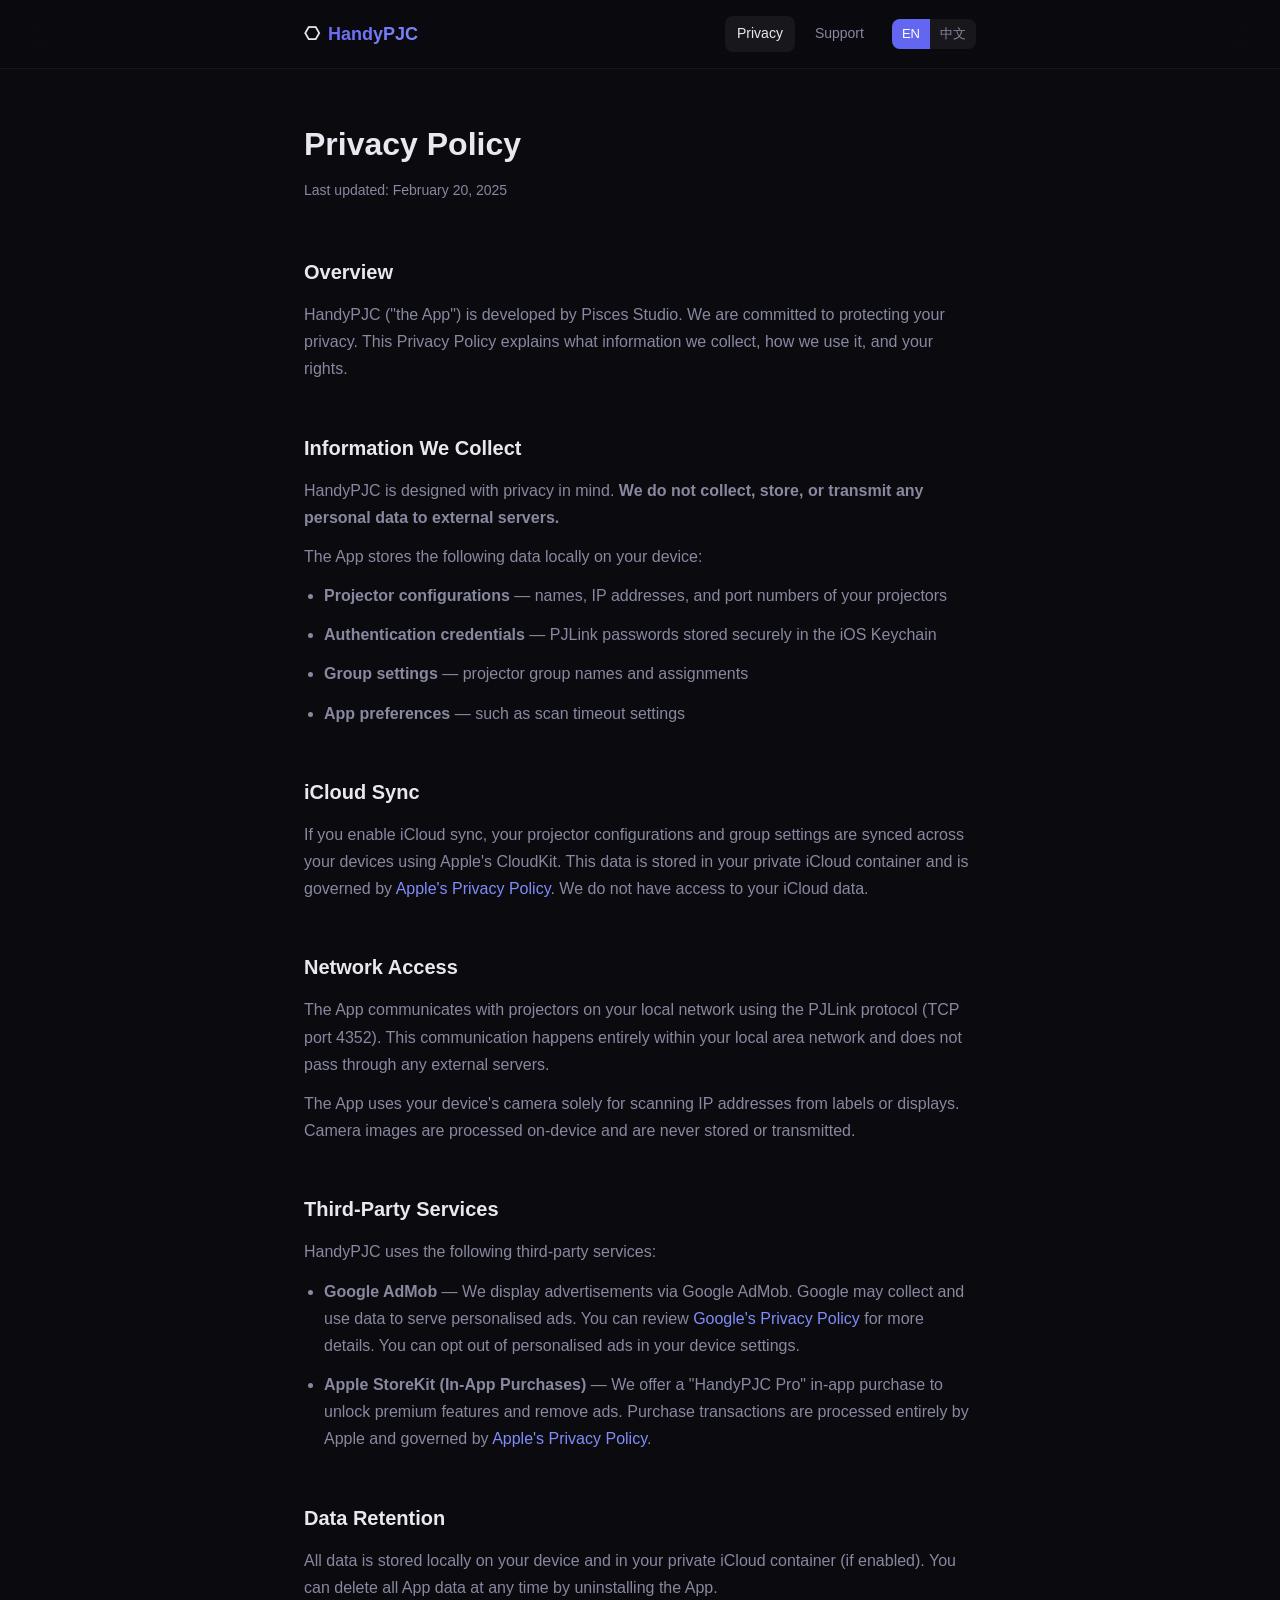
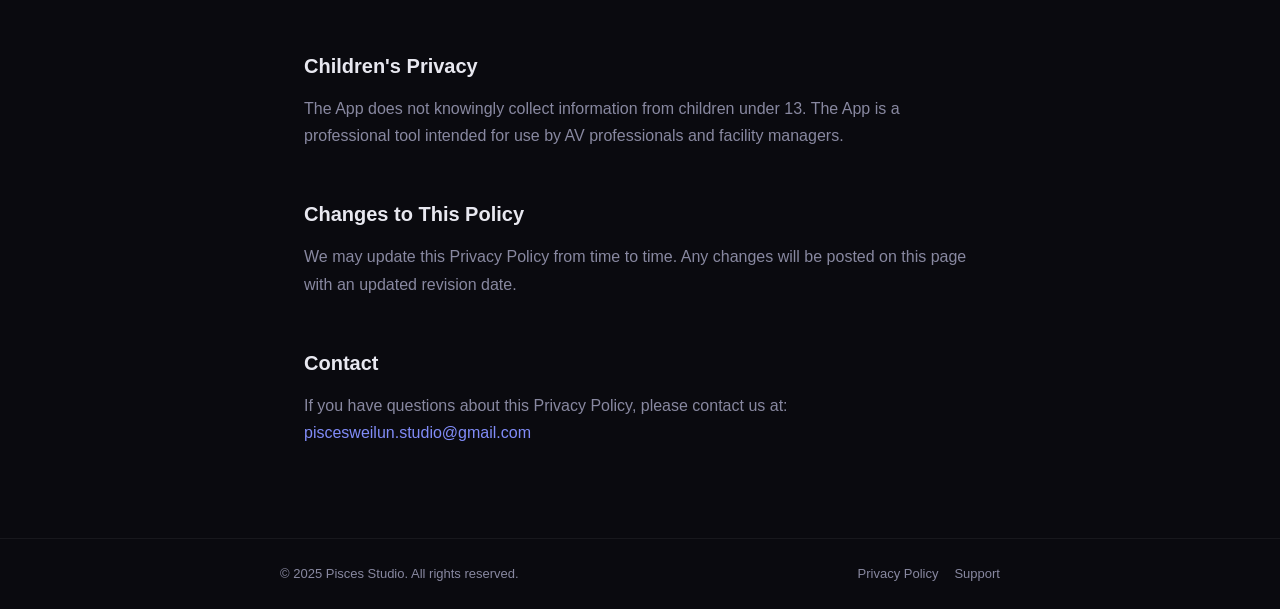
==== privacy.html @ 9011bc37 "first commit" ====
<!DOCTYPE html>
<html lang="en">
<head>
    <meta charset="UTF-8">
    <meta name="viewport" content="width=device-width, initial-scale=1.0">
    <title>Privacy Policy — HandyPJC</title>
    <meta name="description" content="HandyPJC Privacy Policy. Learn how we handle your data.">
    <link rel="stylesheet" href="style.css">
</head>
<body>

<nav class="nav">
    <div class="nav-inner">
        <a href="index.html" class="nav-logo">⎔ <span>HandyPJC</span></a>
        <div class="nav-links">
            <a href="privacy.html" class="active" id="nav-privacy">Privacy</a>
            <a href="support.html" id="nav-support">Support</a>
            <div class="lang-switch">
                <a href="#" class="active" onclick="setLang('en')">EN</a>
                <a href="#" onclick="setLang('zh')">中文</a>
            </div>
        </div>
    </div>
</nav>

<div class="content">
    <h1 id="page-title">Privacy Policy</h1>
    <p class="updated" id="page-updated">Last updated: February 20, 2025</p>

    <div id="content-en">
        <h2>Overview</h2>
        <p>HandyPJC ("the App") is developed by Pisces Studio. We are committed to protecting your privacy. This Privacy Policy explains what information we collect, how we use it, and your rights.</p>

        <h2>Information We Collect</h2>
        <p>HandyPJC is designed with privacy in mind. <strong>We do not collect, store, or transmit any personal data to external servers.</strong></p>
        <p>The App stores the following data locally on your device:</p>
        <ul>
            <li><strong>Projector configurations</strong> — names, IP addresses, and port numbers of your projectors</li>
            <li><strong>Authentication credentials</strong> — PJLink passwords stored securely in the iOS Keychain</li>
            <li><strong>Group settings</strong> — projector group names and assignments</li>
            <li><strong>App preferences</strong> — such as scan timeout settings</li>
        </ul>

        <h2>iCloud Sync</h2>
        <p>If you enable iCloud sync, your projector configurations and group settings are synced across your devices using Apple's CloudKit. This data is stored in your private iCloud container and is governed by <a href="https://www.apple.com/legal/privacy/" target="_blank">Apple's Privacy Policy</a>. We do not have access to your iCloud data.</p>

        <h2>Network Access</h2>
        <p>The App communicates with projectors on your local network using the PJLink protocol (TCP port 4352). This communication happens entirely within your local area network and does not pass through any external servers.</p>
        <p>The App uses your device's camera solely for scanning IP addresses from labels or displays. Camera images are processed on-device and are never stored or transmitted.</p>

        <h2>Third-Party Services</h2>
        <p>HandyPJC uses the following third-party services:</p>
        <ul>
            <li><strong>Google AdMob</strong> — We display advertisements via Google AdMob. Google may collect and use data to serve personalised ads. You can review <a href="https://policies.google.com/privacy" target="_blank">Google's Privacy Policy</a> for more details. You can opt out of personalised ads in your device settings.</li>
            <li><strong>Apple StoreKit (In-App Purchases)</strong> — We offer a "HandyPJC Pro" in-app purchase to unlock premium features and remove ads. Purchase transactions are processed entirely by Apple and governed by <a href="https://www.apple.com/legal/privacy/" target="_blank">Apple's Privacy Policy</a>.</li>
        </ul>

        <h2>Data Retention</h2>
        <p>All data is stored locally on your device and in your private iCloud container (if enabled). You can delete all App data at any time by uninstalling the App.</p>

        <h2>Children's Privacy</h2>
        <p>The App does not knowingly collect information from children under 13. The App is a professional tool intended for use by AV professionals and facility managers.</p>

        <h2>Changes to This Policy</h2>
        <p>We may update this Privacy Policy from time to time. Any changes will be posted on this page with an updated revision date.</p>

        <h2>Contact</h2>
        <p>If you have questions about this Privacy Policy, please contact us at:<br>
        <a href="mailto:piscesweilun.studio@gmail.com">piscesweilun.studio@gmail.com</a></p>
    </div>

    <div id="content-zh" style="display:none">
        <h2>概述</h2>
        <p>掌中投控（HandyPJC，以下稱「本應用程式」）由 Pisces Studio 開發。我們致力於保護您的隱私。本隱私權政策說明我們如何收集、使用資訊，以及您的相關權利。</p>

        <h2>我們收集的資訊</h2>
        <p>掌中投控在設計上注重隱私保護。<strong>我們不會收集、儲存或傳輸任何個人資料至外部伺服器。</strong></p>
        <p>本應用程式僅在您的裝置本機儲存以下資料：</p>
        <ul>
            <li><strong>投影機設定</strong> — 投影機的名稱、IP 位址及連接埠號</li>
            <li><strong>認證資訊</strong> — PJLink 密碼安全儲存於 iOS 鑰匙圈（Keychain）</li>
            <li><strong>群組設定</strong> — 投影機群組的名稱及分配</li>
            <li><strong>應用程式偏好設定</strong> — 例如掃描逾時等設定</li>
        </ul>

        <h2>iCloud 同步</h2>
        <p>若您啟用 iCloud 同步功能，投影機設定與群組設定將透過 Apple 的 CloudKit 在您的裝置間同步。這些資料儲存在您的私人 iCloud 容器中，受 <a href="https://www.apple.com/tw/legal/privacy/" target="_blank">Apple 隱私權政策</a>的規範。我們無法存取您的 iCloud 資料。</p>

        <h2>網路存取</h2>
        <p>本應用程式透過 PJLink 協定（TCP 連接埠 4352）與您區域網路中的投影機通訊。所有通訊均在您的區域網路內進行，不會經過任何外部伺服器。</p>
        <p>本應用程式使用您裝置的相機僅用於掃描標籤或螢幕上的 IP 位址。相機影像在裝置上處理，不會被儲存或傳輸。</p>

        <h2>第三方服務</h2>
        <p>掌中投控使用以下第三方服務：</p>
        <ul>
            <li><strong>Google AdMob</strong> — 我們透過 Google AdMob 顯示廣告。Google 可能會收集和使用資料以提供個人化廣告。詳情請參閱 <a href="https://policies.google.com/privacy" target="_blank">Google 隱私權政策</a>。您可以在裝置設定中關閉個人化廣告。</li>
            <li><strong>Apple StoreKit（應用程式內購買）</strong> — 我們提供「掌中投控 Pro」應用程式內購買以解鎖進階功能並移除廣告。購買交易完全由 Apple 處理，受 <a href="https://www.apple.com/tw/legal/privacy/" target="_blank">Apple 隱私權政策</a>規範。</li>
        </ul>

        <h2>資料保留</h2>
        <p>所有資料均儲存在您的裝置本機及您的私人 iCloud 容器中（若已啟用）。您可以隨時透過解除安裝應用程式來刪除所有應用程式資料。</p>

        <h2>兒童隱私</h2>
        <p>本應用程式不會故意收集 13 歲以下兒童的資訊。本應用程式是專為視聽專業人員及設施管理人員設計的專業工具。</p>

        <h2>政策變更</h2>
        <p>我們可能會不時更新本隱私權政策。任何變更將在本頁面公布，並更新修訂日期。</p>

        <h2>聯絡我們</h2>
        <p>若您對本隱私權政策有任何疑問，請透過以下方式聯絡我們：<br>
        <a href="mailto:piscesweilun.studio@gmail.com">piscesweilun.studio@gmail.com</a></p>
    </div>
</div>

<footer class="footer">
    <div class="footer-inner">
        <span>© 2025 Pisces Studio. All rights reserved.</span>
        <div class="footer-links">
            <a href="privacy.html" id="footer-privacy">Privacy Policy</a>
            <a href="support.html" id="footer-support">Support</a>
        </div>
    </div>
</footer>

<script>
const i18n = {
    en: {
        'nav-privacy': 'Privacy', 'nav-support': 'Support',
        'page-title': 'Privacy Policy', 'page-updated': 'Last updated: February 20, 2025',
        'footer-privacy': 'Privacy Policy', 'footer-support': 'Support'
    },
    zh: {
        'nav-privacy': '隱私權', 'nav-support': '支援',
        'page-title': '隱私權政策', 'page-updated': '最後更新：2025 年 2 月 20 日',
        'footer-privacy': '隱私權政策', 'footer-support': '支援'
    }
};

function setLang(lang) {
    const data = i18n[lang];
    for (const [id, text] of Object.entries(data)) {
        const el = document.getElementById(id);
        if (el) el.textContent = text;
    }
    document.getElementById('content-en').style.display = lang === 'en' ? 'block' : 'none';
    document.getElementById('content-zh').style.display = lang === 'zh' ? 'block' : 'none';
    document.querySelectorAll('.lang-switch a').forEach(a => a.classList.remove('active'));
    document.querySelector(`.lang-switch a[onclick="setLang('${lang}')"]`).classList.add('active');
    document.documentElement.lang = lang === 'zh' ? 'zh-Hant' : 'en';
    localStorage.setItem('lang', lang);
}

(function() {
    const saved = localStorage.getItem('lang');
    if (saved) { setLang(saved); return; }
    const browserLang = navigator.language || navigator.userLanguage;
    if (browserLang && browserLang.startsWith('zh')) setLang('zh');
})();
</script>
</body>
</html>
---- style.css ----
:root {
  --bg: #0a0a0f;
  --bg-card: #14141f;
  --bg-card-hover: #1a1a2a;
  --text: #e8e8f0;
  --text-secondary: #8888a0;
  --accent: #6366f1;
  --accent-light: #818cf8;
  --border: rgba(255,255,255,0.06);
  --radius: 16px;
  --max-w: 720px;
}

* { margin: 0; padding: 0; box-sizing: border-box; }

body {
  font-family: -apple-system, BlinkMacSystemFont, 'SF Pro Text', 'Helvetica Neue', sans-serif;
  background: var(--bg);
  color: var(--text);
  line-height: 1.7;
  -webkit-font-smoothing: antialiased;
}

/* Navigation */
.nav {
  position: sticky;
  top: 0;
  z-index: 100;
  backdrop-filter: blur(20px);
  -webkit-backdrop-filter: blur(20px);
  background: rgba(10,10,15,0.8);
  border-bottom: 1px solid var(--border);
}

.nav-inner {
  max-width: var(--max-w);
  margin: 0 auto;
  padding: 16px 24px;
  display: flex;
  justify-content: space-between;
  align-items: center;
}

.nav-logo {
  font-size: 18px;
  font-weight: 700;
  color: var(--text);
  text-decoration: none;
  display: flex;
  align-items: center;
  gap: 8px;
}

.nav-logo span {
  background: linear-gradient(135deg, var(--accent), var(--accent-light));
  -webkit-background-clip: text;
  -webkit-text-fill-color: transparent;
}

.nav-links {
  display: flex;
  gap: 8px;
  align-items: center;
}

.nav-links a {
  color: var(--text-secondary);
  text-decoration: none;
  font-size: 14px;
  padding: 6px 12px;
  border-radius: 8px;
  transition: all 0.2s;
}

.nav-links a:hover, .nav-links a.active {
  color: var(--text);
  background: rgba(255,255,255,0.06);
}

.lang-switch {
  display: inline-flex;
  background: rgba(255,255,255,0.06);
  border-radius: 8px;
  overflow: hidden;
  margin-left: 8px;
}

.lang-switch a {
  padding: 4px 10px !important;
  font-size: 13px !important;
  border-radius: 0 !important;
  margin: 0;
}

.lang-switch a.active {
  background: var(--accent) !important;
  color: white !important;
}

/* Hero */
.hero {
  text-align: center;
  padding: 80px 24px 60px;
  max-width: var(--max-w);
  margin: 0 auto;
}

.hero-icon {
  width: 80px;
  height: 80px;
  border-radius: 20px;
  background: linear-gradient(135deg, var(--accent), #a855f7);
  display: flex;
  align-items: center;
  justify-content: center;
  margin: 0 auto 24px;
  font-size: 36px;
}

.hero h1 {
  font-size: 40px;
  font-weight: 800;
  letter-spacing: -0.02em;
  margin-bottom: 12px;
  background: linear-gradient(135deg, var(--text), var(--accent-light));
  -webkit-background-clip: text;
  -webkit-text-fill-color: transparent;
}

.hero p {
  font-size: 18px;
  color: var(--text-secondary);
  max-width: 480px;
  margin: 0 auto;
}

.badge-row {
  display: flex;
  gap: 12px;
  justify-content: center;
  margin-top: 32px;
}

.badge {
  display: inline-flex;
  align-items: center;
  gap: 6px;
  padding: 8px 16px;
  background: var(--bg-card);
  border: 1px solid var(--border);
  border-radius: 24px;
  font-size: 13px;
  color: var(--text-secondary);
}

.badge svg {
  width: 16px;
  height: 16px;
}

/* Features */
.features {
  max-width: var(--max-w);
  margin: 0 auto;
  padding: 0 24px 60px;
  display: grid;
  grid-template-columns: 1fr 1fr;
  gap: 16px;
}

.feature-card {
  padding: 24px;
  background: var(--bg-card);
  border: 1px solid var(--border);
  border-radius: var(--radius);
  transition: background 0.2s;
}

.feature-card:hover {
  background: var(--bg-card-hover);
}

.feature-card .icon {
  font-size: 28px;
  margin-bottom: 12px;
}

.feature-card h3 {
  font-size: 16px;
  font-weight: 600;
  margin-bottom: 6px;
}

.feature-card p {
  font-size: 14px;
  color: var(--text-secondary);
}

/* Content Pages */
.content {
  max-width: var(--max-w);
  margin: 0 auto;
  padding: 48px 24px 80px;
}

.content h1 {
  font-size: 32px;
  font-weight: 800;
  margin-bottom: 8px;
}

.content .updated {
  color: var(--text-secondary);
  font-size: 14px;
  margin-bottom: 40px;
}

.content h2 {
  font-size: 20px;
  font-weight: 700;
  margin: 36px 0 12px;
  padding-top: 12px;
}

.content p, .content li {
  color: var(--text-secondary);
  margin-bottom: 12px;
}

.content ul {
  padding-left: 20px;
  margin-bottom: 16px;
}

.content a {
  color: var(--accent-light);
  text-decoration: none;
}

.content a:hover {
  text-decoration: underline;
}

/* Support Page */
.support-grid {
  display: grid;
  grid-template-columns: 1fr 1fr;
  gap: 16px;
  margin: 32px 0;
}

.support-card {
  padding: 28px 24px;
  background: var(--bg-card);
  border: 1px solid var(--border);
  border-radius: var(--radius);
  text-align: center;
  transition: all 0.2s;
}

.support-card:hover {
  background: var(--bg-card-hover);
  border-color: rgba(99,102,241,0.3);
}

.support-card .icon {
  font-size: 32px;
  margin-bottom: 12px;
}

.support-card h3 {
  font-size: 16px;
  font-weight: 600;
  margin-bottom: 6px;
}

.support-card p {
  font-size: 14px;
  color: var(--text-secondary);
}

.support-card a {
  color: var(--accent-light);
  text-decoration: none;
  font-size: 14px;
}

.faq-item {
  padding: 24px;
  background: var(--bg-card);
  border: 1px solid var(--border);
  border-radius: var(--radius);
  margin-bottom: 12px;
}

.faq-item h3 {
  font-size: 16px;
  font-weight: 600;
  margin-bottom: 8px;
}

.faq-item p {
  font-size: 14px;
  color: var(--text-secondary);
  margin: 0;
}

/* Footer */
.footer {
  border-top: 1px solid var(--border);
  padding: 24px;
  text-align: center;
}

.footer-inner {
  max-width: var(--max-w);
  margin: 0 auto;
  display: flex;
  justify-content: space-between;
  align-items: center;
  font-size: 13px;
  color: var(--text-secondary);
}

.footer-links {
  display: flex;
  gap: 16px;
}

.footer-links a {
  color: var(--text-secondary);
  text-decoration: none;
}

.footer-links a:hover {
  color: var(--text);
}

/* Responsive */
@media (max-width: 600px) {
  .hero h1 { font-size: 28px; }
  .features { grid-template-columns: 1fr; }
  .support-grid { grid-template-columns: 1fr; }
  .footer-inner { flex-direction: column; gap: 12px; }
  .nav-links a:not(.lang-switch a) { display: none; }
}
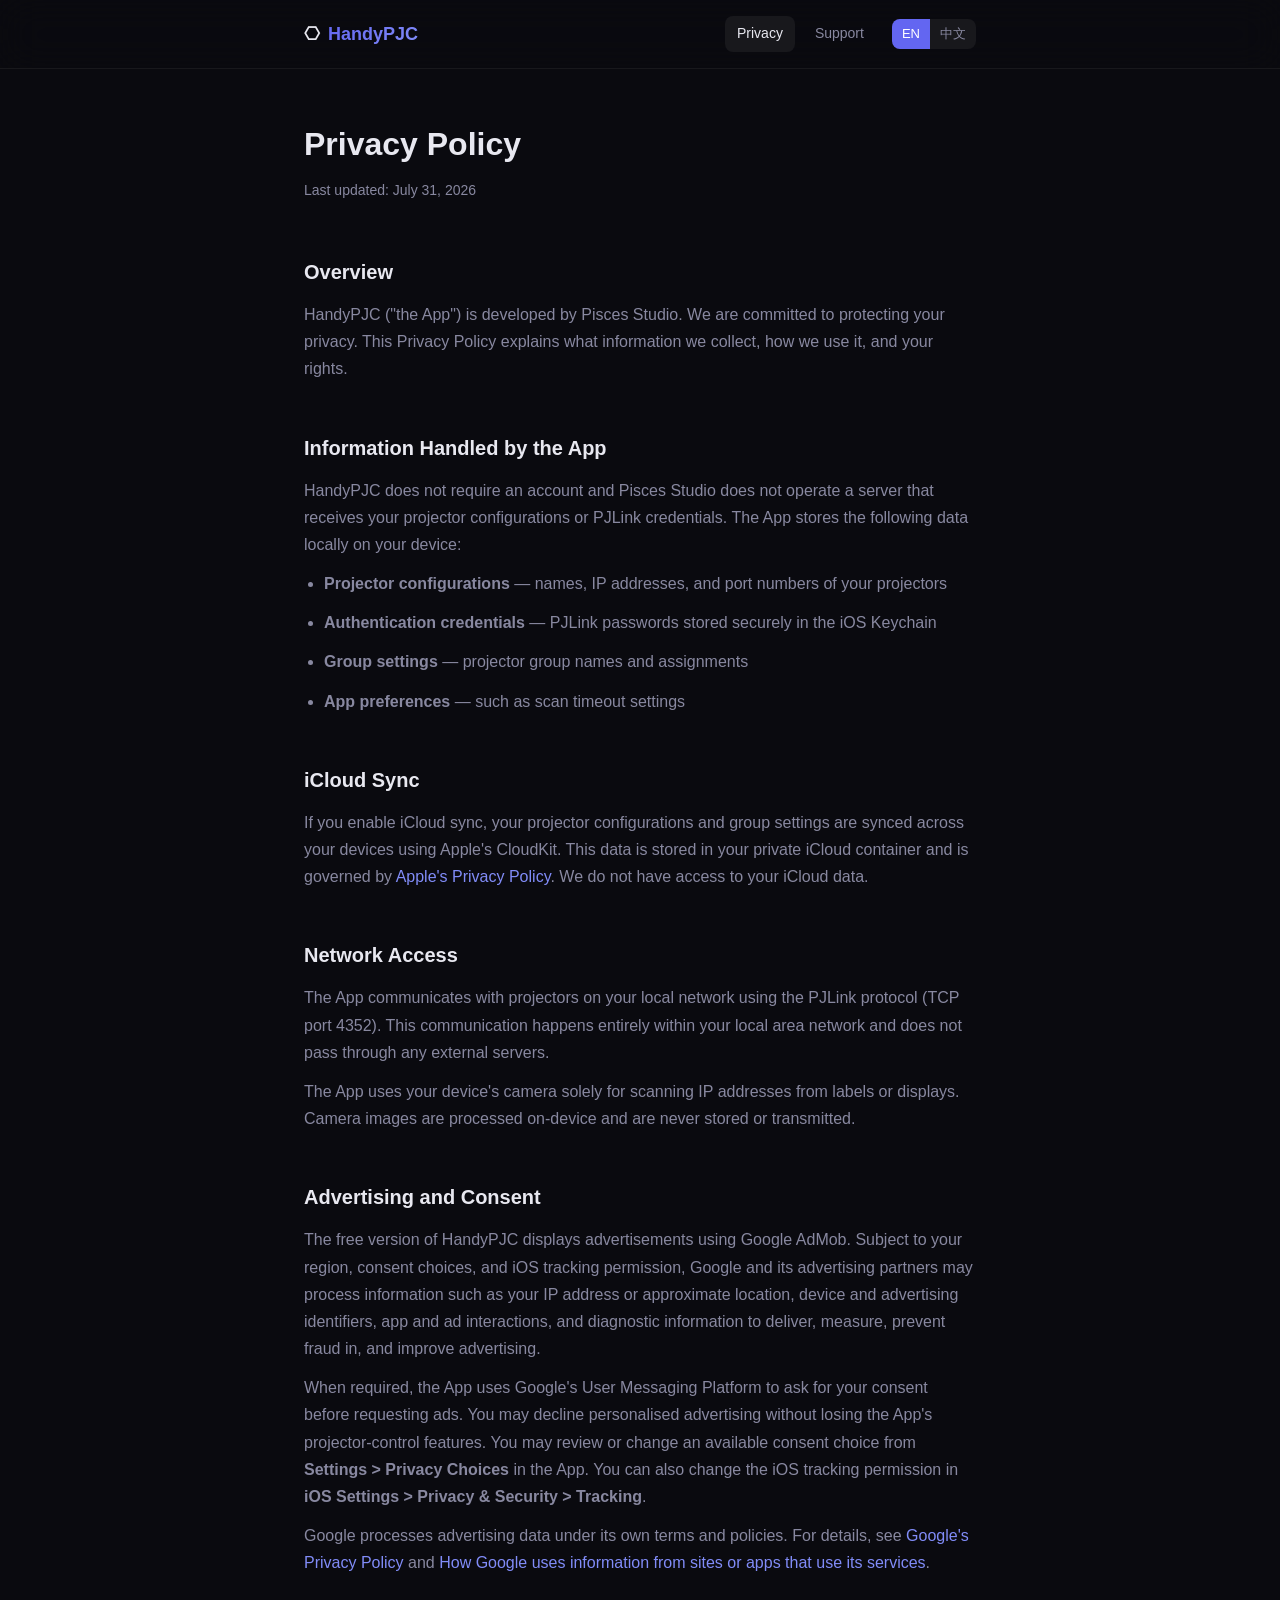
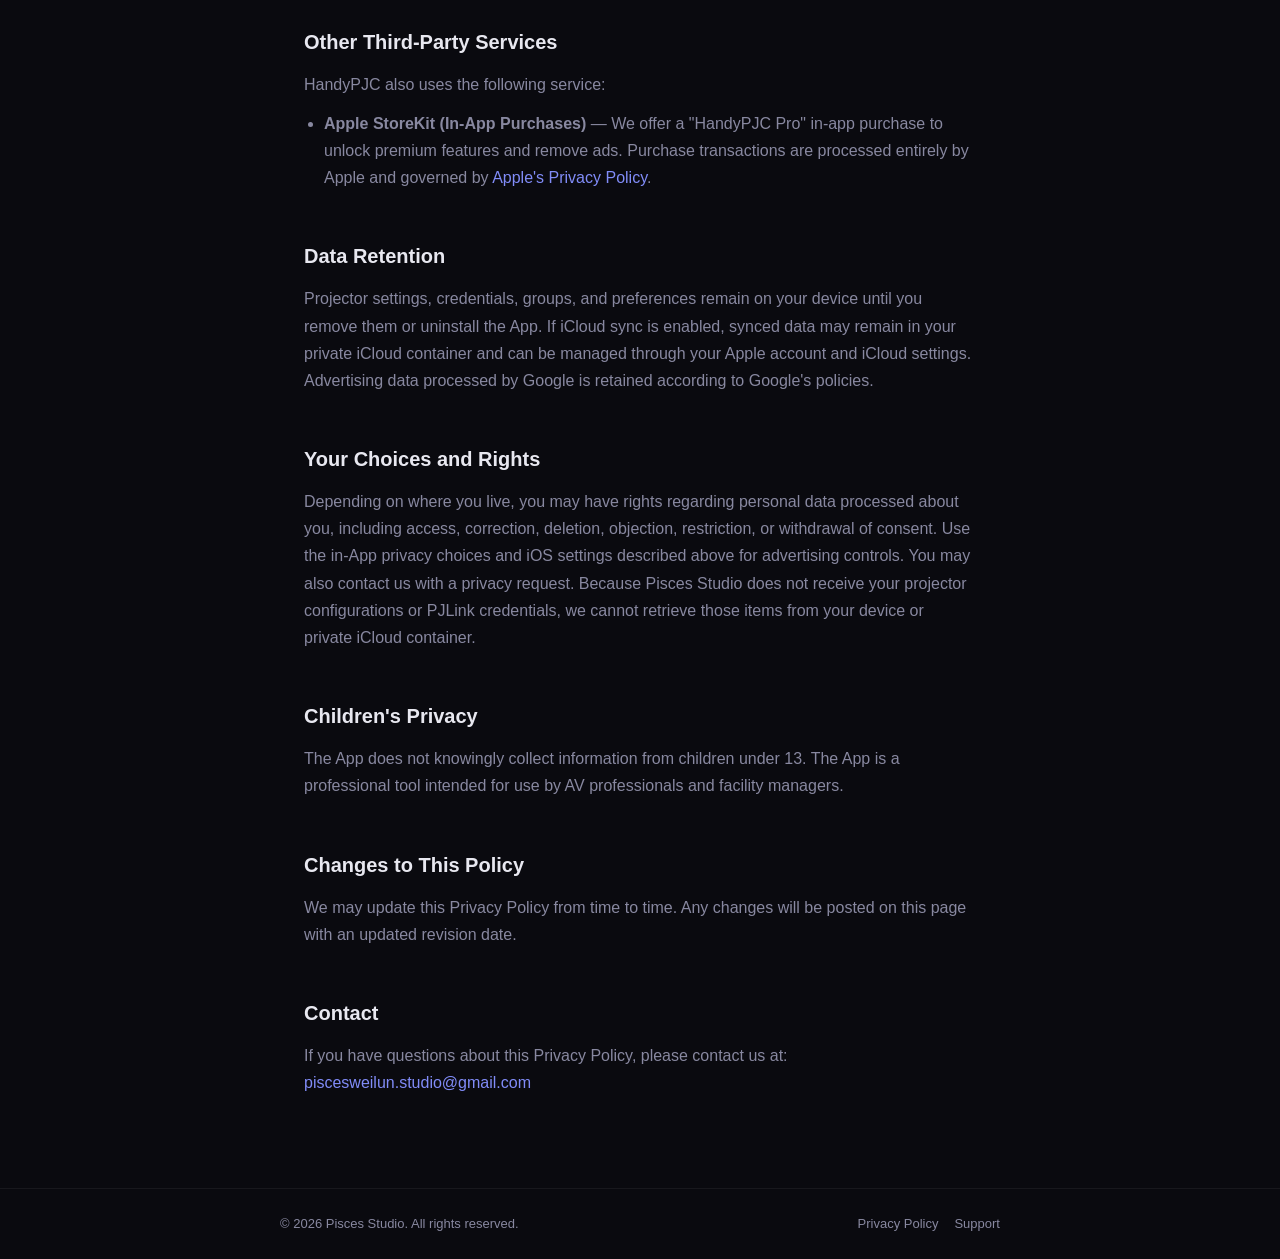
==== commit 7ef8bcb9: "docs(privacy): disclose advertising data" ====
--- a/privacy.html
+++ b/privacy.html
@@ -25,15 +25,14 @@
 
 <div class="content">
     <h1 id="page-title">Privacy Policy</h1>
-    <p class="updated" id="page-updated">Last updated: February 20, 2025</p>
+    <p class="updated" id="page-updated">Last updated: July 31, 2026</p>
 
     <div id="content-en">
         <h2>Overview</h2>
         <p>HandyPJC ("the App") is developed by Pisces Studio. We are committed to protecting your privacy. This Privacy Policy explains what information we collect, how we use it, and your rights.</p>
 
-        <h2>Information We Collect</h2>
-        <p>HandyPJC is designed with privacy in mind. <strong>We do not collect, store, or transmit any personal data to external servers.</strong></p>
-        <p>The App stores the following data locally on your device:</p>
+        <h2>Information Handled by the App</h2>
+        <p>HandyPJC does not require an account and Pisces Studio does not operate a server that receives your projector configurations or PJLink credentials. The App stores the following data locally on your device:</p>
         <ul>
             <li><strong>Projector configurations</strong> — names, IP addresses, and port numbers of your projectors</li>
             <li><strong>Authentication credentials</strong> — PJLink passwords stored securely in the iOS Keychain</li>
@@ -48,15 +47,22 @@
         <p>The App communicates with projectors on your local network using the PJLink protocol (TCP port 4352). This communication happens entirely within your local area network and does not pass through any external servers.</p>
         <p>The App uses your device's camera solely for scanning IP addresses from labels or displays. Camera images are processed on-device and are never stored or transmitted.</p>
 
-        <h2>Third-Party Services</h2>
-        <p>HandyPJC uses the following third-party services:</p>
+        <h2>Advertising and Consent</h2>
+        <p>The free version of HandyPJC displays advertisements using Google AdMob. Subject to your region, consent choices, and iOS tracking permission, Google and its advertising partners may process information such as your IP address or approximate location, device and advertising identifiers, app and ad interactions, and diagnostic information to deliver, measure, prevent fraud in, and improve advertising.</p>
+        <p>When required, the App uses Google's User Messaging Platform to ask for your consent before requesting ads. You may decline personalised advertising without losing the App's projector-control features. You may review or change an available consent choice from <strong>Settings &gt; Privacy Choices</strong> in the App. You can also change the iOS tracking permission in <strong>iOS Settings &gt; Privacy &amp; Security &gt; Tracking</strong>.</p>
+        <p>Google processes advertising data under its own terms and policies. For details, see <a href="https://policies.google.com/privacy" target="_blank" rel="noopener noreferrer">Google's Privacy Policy</a> and <a href="https://policies.google.com/technologies/partner-sites" target="_blank" rel="noopener noreferrer">How Google uses information from sites or apps that use its services</a>.</p>
+
+        <h2>Other Third-Party Services</h2>
+        <p>HandyPJC also uses the following service:</p>
         <ul>
-            <li><strong>Google AdMob</strong> — We display advertisements via Google AdMob. Google may collect and use data to serve personalised ads. You can review <a href="https://policies.google.com/privacy" target="_blank">Google's Privacy Policy</a> for more details. You can opt out of personalised ads in your device settings.</li>
             <li><strong>Apple StoreKit (In-App Purchases)</strong> — We offer a "HandyPJC Pro" in-app purchase to unlock premium features and remove ads. Purchase transactions are processed entirely by Apple and governed by <a href="https://www.apple.com/legal/privacy/" target="_blank">Apple's Privacy Policy</a>.</li>
         </ul>
 
         <h2>Data Retention</h2>
-        <p>All data is stored locally on your device and in your private iCloud container (if enabled). You can delete all App data at any time by uninstalling the App.</p>
+        <p>Projector settings, credentials, groups, and preferences remain on your device until you remove them or uninstall the App. If iCloud sync is enabled, synced data may remain in your private iCloud container and can be managed through your Apple account and iCloud settings. Advertising data processed by Google is retained according to Google's policies.</p>
+
+        <h2>Your Choices and Rights</h2>
+        <p>Depending on where you live, you may have rights regarding personal data processed about you, including access, correction, deletion, objection, restriction, or withdrawal of consent. Use the in-App privacy choices and iOS settings described above for advertising controls. You may also contact us with a privacy request. Because Pisces Studio does not receive your projector configurations or PJLink credentials, we cannot retrieve those items from your device or private iCloud container.</p>
 
         <h2>Children's Privacy</h2>
         <p>The App does not knowingly collect information from children under 13. The App is a professional tool intended for use by AV professionals and facility managers.</p>
@@ -74,8 +80,7 @@
         <p>掌中投控（HandyPJC，以下稱「本應用程式」）由 Pisces Studio 開發。我們致力於保護您的隱私。本隱私權政策說明我們如何收集、使用資訊，以及您的相關權利。</p>
 
         <h2>我們收集的資訊</h2>
-        <p>掌中投控在設計上注重隱私保護。<strong>我們不會收集、儲存或傳輸任何個人資料至外部伺服器。</strong></p>
-        <p>本應用程式僅在您的裝置本機儲存以下資料：</p>
+        <p>掌中投控不要求建立帳號，Pisces Studio 也未營運用來接收投影機設定或 PJLink 認證資訊的伺服器。本應用程式會在您的裝置本機儲存以下資料：</p>
         <ul>
             <li><strong>投影機設定</strong> — 投影機的名稱、IP 位址及連接埠號</li>
             <li><strong>認證資訊</strong> — PJLink 密碼安全儲存於 iOS 鑰匙圈（Keychain）</li>
@@ -90,15 +95,22 @@
         <p>本應用程式透過 PJLink 協定（TCP 連接埠 4352）與您區域網路中的投影機通訊。所有通訊均在您的區域網路內進行，不會經過任何外部伺服器。</p>
         <p>本應用程式使用您裝置的相機僅用於掃描標籤或螢幕上的 IP 位址。相機影像在裝置上處理，不會被儲存或傳輸。</p>
 
-        <h2>第三方服務</h2>
-        <p>掌中投控使用以下第三方服務：</p>
+        <h2>廣告與同意選項</h2>
+        <p>掌中投控免費版使用 Google AdMob 顯示廣告。依照您所在的地區、同意選擇及 iOS 追蹤權限，Google 及其廣告合作夥伴可能處理您的 IP 位址或大概位置、裝置與廣告識別碼、應用程式與廣告互動資料，以及診斷資訊，用於提供及評估廣告、防止詐欺並改善廣告服務。</p>
+        <p>在法規要求的情況下，本應用程式會透過 Google User Messaging Platform，在請求廣告前徵詢您的同意。拒絕個人化廣告不會影響本應用程式的投影機控制功能。若相關選項適用於您，您可以從本應用程式的<strong>「設定 &gt; 隱私權選項」</strong>查看或變更選擇，也可以前往 <strong>iOS「設定 &gt; 隱私權與安全性 &gt; 追蹤」</strong>變更 iOS 追蹤權限。</p>
+        <p>Google 依其條款與政策處理廣告資料。詳情請參閱 <a href="https://policies.google.com/privacy?hl=zh-TW" target="_blank" rel="noopener noreferrer">Google 隱私權政策</a>及 <a href="https://policies.google.com/technologies/partner-sites?hl=zh-TW" target="_blank" rel="noopener noreferrer">Google 如何使用採用其服務的網站或應用程式所提供的資訊</a>。</p>
+
+        <h2>其他第三方服務</h2>
+        <p>掌中投控也使用以下服務：</p>
         <ul>
-            <li><strong>Google AdMob</strong> — 我們透過 Google AdMob 顯示廣告。Google 可能會收集和使用資料以提供個人化廣告。詳情請參閱 <a href="https://policies.google.com/privacy" target="_blank">Google 隱私權政策</a>。您可以在裝置設定中關閉個人化廣告。</li>
             <li><strong>Apple StoreKit（應用程式內購買）</strong> — 我們提供「掌中投控 Pro」應用程式內購買以解鎖進階功能並移除廣告。購買交易完全由 Apple 處理，受 <a href="https://www.apple.com/tw/legal/privacy/" target="_blank">Apple 隱私權政策</a>規範。</li>
         </ul>
 
         <h2>資料保留</h2>
-        <p>所有資料均儲存在您的裝置本機及您的私人 iCloud 容器中（若已啟用）。您可以隨時透過解除安裝應用程式來刪除所有應用程式資料。</p>
+        <p>投影機設定、認證資訊、群組及偏好設定會保留在您的裝置上，直到您自行移除或解除安裝本應用程式。若已啟用 iCloud 同步，同步資料可能仍保留在您的私人 iCloud 容器，您可以透過 Apple 帳號及 iCloud 設定管理。Google 所處理之廣告資料則依 Google 的政策保留。</p>
+
+        <h2>您的選擇與權利</h2>
+        <p>依您所在的地區，您可能享有個人資料存取、更正、刪除、反對、限制處理或撤回同意等權利。廣告相關控制可使用上述應用程式內隱私權選項及 iOS 設定，亦可聯絡我們提出隱私權請求。由於 Pisces Studio 不會接收您的投影機設定或 PJLink 認證資訊，我們無法從您的裝置或私人 iCloud 容器擷取這些資料。</p>
 
         <h2>兒童隱私</h2>
         <p>本應用程式不會故意收集 13 歲以下兒童的資訊。本應用程式是專為視聽專業人員及設施管理人員設計的專業工具。</p>
@@ -114,7 +126,7 @@
 
 <footer class="footer">
     <div class="footer-inner">
-        <span>© 2025 Pisces Studio. All rights reserved.</span>
+        <span>© 2026 Pisces Studio. All rights reserved.</span>
         <div class="footer-links">
             <a href="privacy.html" id="footer-privacy">Privacy Policy</a>
             <a href="support.html" id="footer-support">Support</a>
@@ -126,12 +138,12 @@
 const i18n = {
     en: {
         'nav-privacy': 'Privacy', 'nav-support': 'Support',
-        'page-title': 'Privacy Policy', 'page-updated': 'Last updated: February 20, 2025',
+        'page-title': 'Privacy Policy', 'page-updated': 'Last updated: July 31, 2026',
         'footer-privacy': 'Privacy Policy', 'footer-support': 'Support'
     },
     zh: {
         'nav-privacy': '隱私權', 'nav-support': '支援',
-        'page-title': '隱私權政策', 'page-updated': '最後更新：2025 年 2 月 20 日',
+        'page-title': '隱私權政策', 'page-updated': '最後更新：2026 年 7 月 31 日',
         'footer-privacy': '隱私權政策', 'footer-support': '支援'
     }
 };
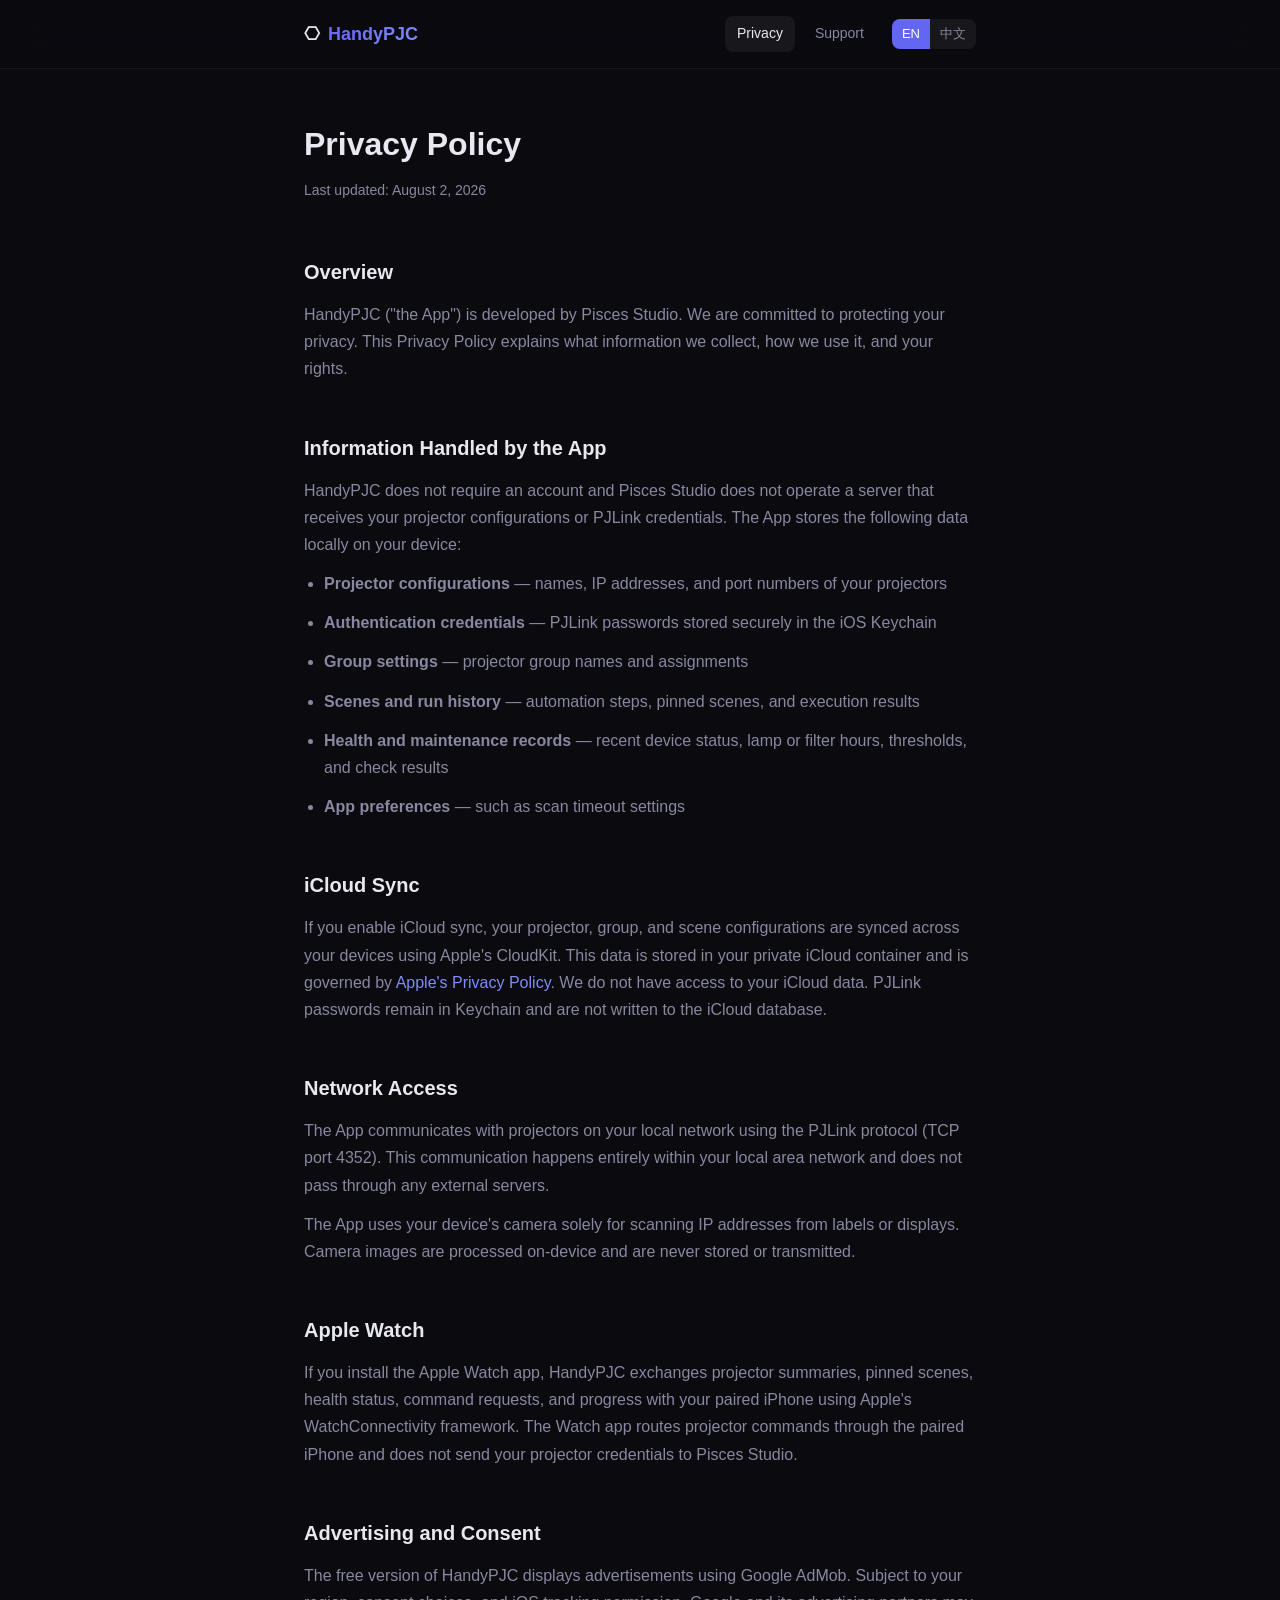
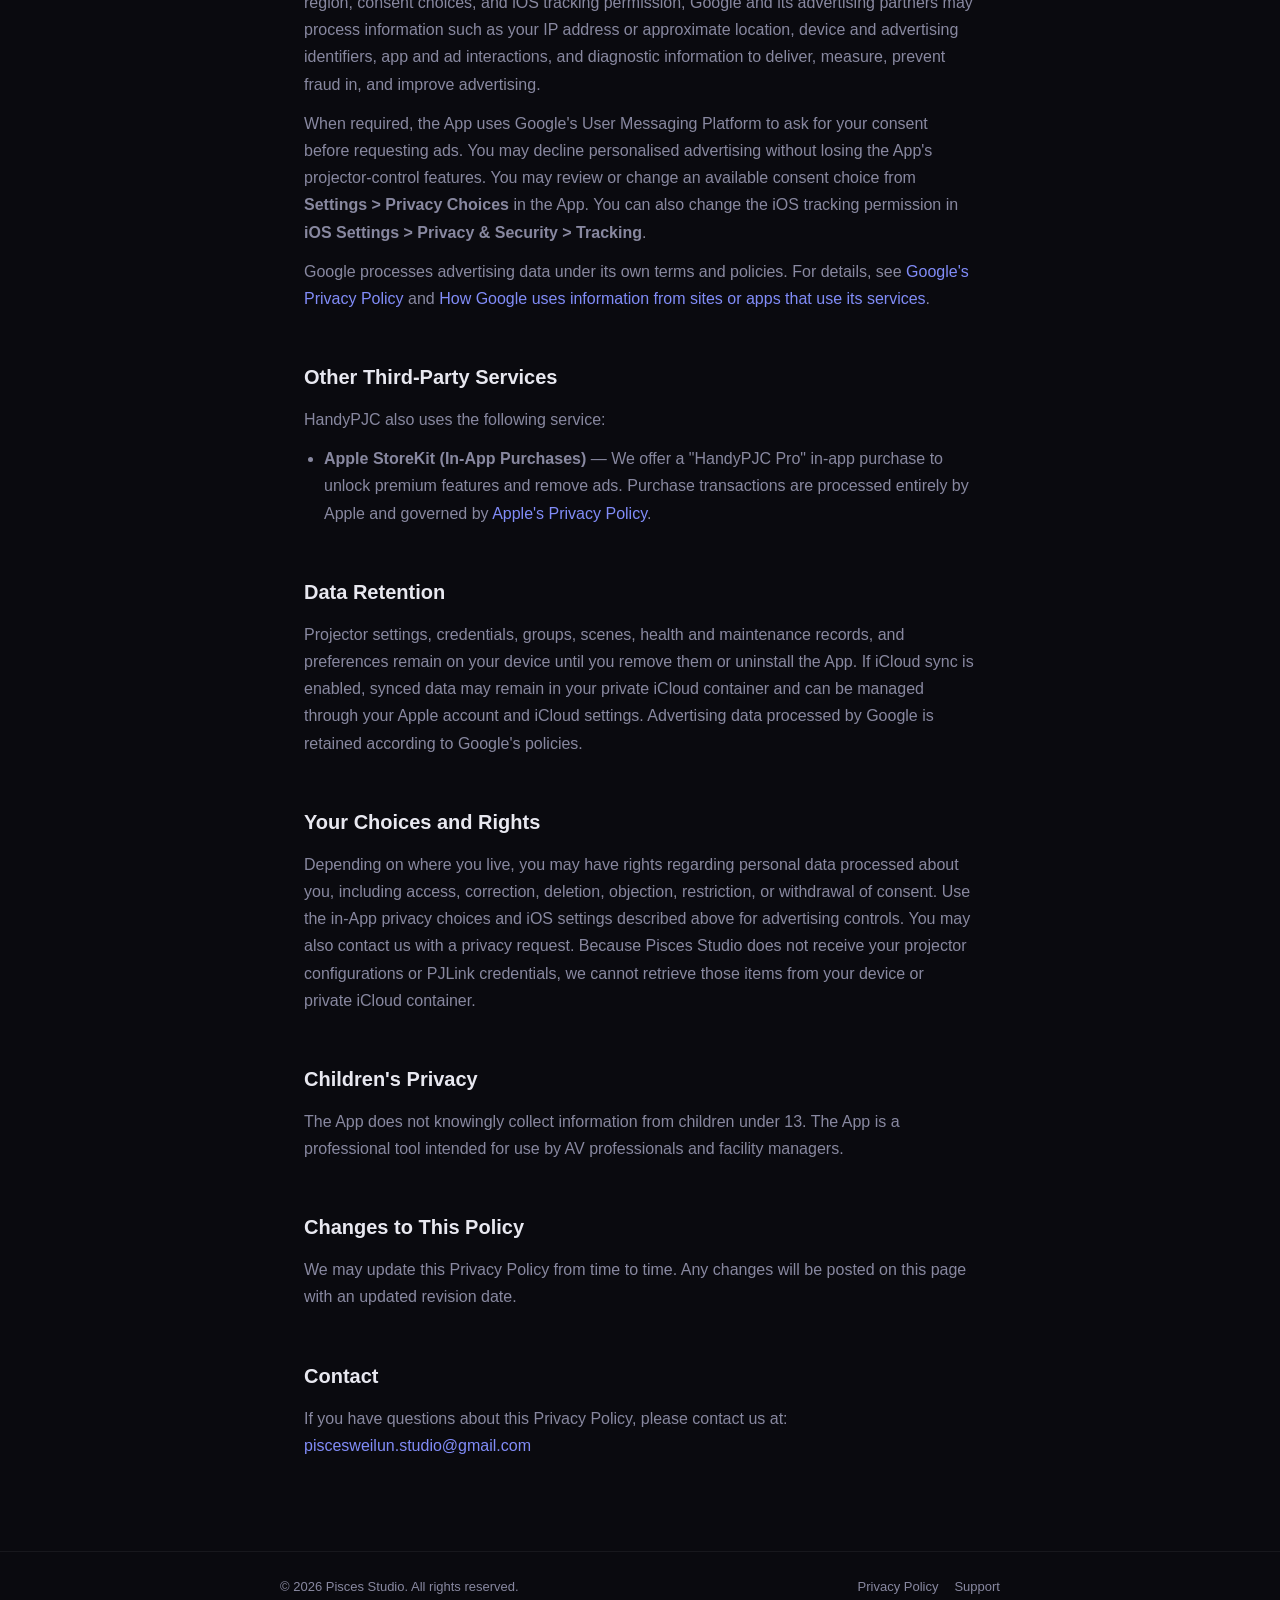
==== commit b3d5ed5d: "docs: update support site for version 3.0" ====
--- a/privacy.html
+++ b/privacy.html
@@ -11,7 +11,7 @@
 
 <nav class="nav">
     <div class="nav-inner">
-        <a href="index.html" class="nav-logo">⎔ <span>HandyPJC</span></a>
+        <a href="index.html" class="nav-logo">⎔ <span id="nav-name">HandyPJC</span></a>
         <div class="nav-links">
             <a href="privacy.html" class="active" id="nav-privacy">Privacy</a>
             <a href="support.html" id="nav-support">Support</a>
@@ -25,7 +25,7 @@
 
 <div class="content">
     <h1 id="page-title">Privacy Policy</h1>
-    <p class="updated" id="page-updated">Last updated: July 31, 2026</p>
+    <p class="updated" id="page-updated">Last updated: August 2, 2026</p>
 
     <div id="content-en">
         <h2>Overview</h2>
@@ -37,15 +37,20 @@
             <li><strong>Projector configurations</strong> — names, IP addresses, and port numbers of your projectors</li>
             <li><strong>Authentication credentials</strong> — PJLink passwords stored securely in the iOS Keychain</li>
             <li><strong>Group settings</strong> — projector group names and assignments</li>
+            <li><strong>Scenes and run history</strong> — automation steps, pinned scenes, and execution results</li>
+            <li><strong>Health and maintenance records</strong> — recent device status, lamp or filter hours, thresholds, and check results</li>
             <li><strong>App preferences</strong> — such as scan timeout settings</li>
         </ul>
 
         <h2>iCloud Sync</h2>
-        <p>If you enable iCloud sync, your projector configurations and group settings are synced across your devices using Apple's CloudKit. This data is stored in your private iCloud container and is governed by <a href="https://www.apple.com/legal/privacy/" target="_blank">Apple's Privacy Policy</a>. We do not have access to your iCloud data.</p>
+        <p>If you enable iCloud sync, your projector, group, and scene configurations are synced across your devices using Apple's CloudKit. This data is stored in your private iCloud container and is governed by <a href="https://www.apple.com/legal/privacy/" target="_blank">Apple's Privacy Policy</a>. We do not have access to your iCloud data. PJLink passwords remain in Keychain and are not written to the iCloud database.</p>
 
         <h2>Network Access</h2>
         <p>The App communicates with projectors on your local network using the PJLink protocol (TCP port 4352). This communication happens entirely within your local area network and does not pass through any external servers.</p>
         <p>The App uses your device's camera solely for scanning IP addresses from labels or displays. Camera images are processed on-device and are never stored or transmitted.</p>
+
+        <h2>Apple Watch</h2>
+        <p>If you install the Apple Watch app, HandyPJC exchanges projector summaries, pinned scenes, health status, command requests, and progress with your paired iPhone using Apple's WatchConnectivity framework. The Watch app routes projector commands through the paired iPhone and does not send your projector credentials to Pisces Studio.</p>
 
         <h2>Advertising and Consent</h2>
         <p>The free version of HandyPJC displays advertisements using Google AdMob. Subject to your region, consent choices, and iOS tracking permission, Google and its advertising partners may process information such as your IP address or approximate location, device and advertising identifiers, app and ad interactions, and diagnostic information to deliver, measure, prevent fraud in, and improve advertising.</p>
@@ -59,7 +64,7 @@
         </ul>
 
         <h2>Data Retention</h2>
-        <p>Projector settings, credentials, groups, and preferences remain on your device until you remove them or uninstall the App. If iCloud sync is enabled, synced data may remain in your private iCloud container and can be managed through your Apple account and iCloud settings. Advertising data processed by Google is retained according to Google's policies.</p>
+        <p>Projector settings, credentials, groups, scenes, health and maintenance records, and preferences remain on your device until you remove them or uninstall the App. If iCloud sync is enabled, synced data may remain in your private iCloud container and can be managed through your Apple account and iCloud settings. Advertising data processed by Google is retained according to Google's policies.</p>
 
         <h2>Your Choices and Rights</h2>
         <p>Depending on where you live, you may have rights regarding personal data processed about you, including access, correction, deletion, objection, restriction, or withdrawal of consent. Use the in-App privacy choices and iOS settings described above for advertising controls. You may also contact us with a privacy request. Because Pisces Studio does not receive your projector configurations or PJLink credentials, we cannot retrieve those items from your device or private iCloud container.</p>
@@ -79,21 +84,26 @@
         <h2>概述</h2>
         <p>掌中投控（HandyPJC，以下稱「本應用程式」）由 Pisces Studio 開發。我們致力於保護您的隱私。本隱私權政策說明我們如何收集、使用資訊，以及您的相關權利。</p>
 
-        <h2>我們收集的資訊</h2>
+        <h2>本 App 處理的資訊</h2>
         <p>掌中投控不要求建立帳號，Pisces Studio 也未營運用來接收投影機設定或 PJLink 認證資訊的伺服器。本應用程式會在您的裝置本機儲存以下資料：</p>
         <ul>
             <li><strong>投影機設定</strong> — 投影機的名稱、IP 位址及連接埠號</li>
             <li><strong>認證資訊</strong> — PJLink 密碼安全儲存於 iOS 鑰匙圈（Keychain）</li>
             <li><strong>群組設定</strong> — 投影機群組的名稱及分配</li>
+            <li><strong>場景與執行紀錄</strong> — 自動化步驟、置頂場景及執行結果</li>
+            <li><strong>健康與維護紀錄</strong> — 最近設備狀態、燈泡或濾網時數、門檻及巡檢結果</li>
             <li><strong>應用程式偏好設定</strong> — 例如掃描逾時等設定</li>
         </ul>
 
         <h2>iCloud 同步</h2>
-        <p>若您啟用 iCloud 同步功能，投影機設定與群組設定將透過 Apple 的 CloudKit 在您的裝置間同步。這些資料儲存在您的私人 iCloud 容器中，受 <a href="https://www.apple.com/tw/legal/privacy/" target="_blank">Apple 隱私權政策</a>的規範。我們無法存取您的 iCloud 資料。</p>
+        <p>若您啟用 iCloud 同步功能，投影機、群組及場景設定將透過 Apple 的 CloudKit 在您的裝置間同步。這些資料儲存在您的私人 iCloud 容器中，受 <a href="https://www.apple.com/tw/legal/privacy/" target="_blank">Apple 隱私權政策</a>的規範。我們無法存取您的 iCloud 資料。PJLink 密碼仍保留於鑰匙圈，不會寫入 iCloud 資料庫。</p>
 
         <h2>網路存取</h2>
         <p>本應用程式透過 PJLink 協定（TCP 連接埠 4352）與您區域網路中的投影機通訊。所有通訊均在您的區域網路內進行，不會經過任何外部伺服器。</p>
         <p>本應用程式使用您裝置的相機僅用於掃描標籤或螢幕上的 IP 位址。相機影像在裝置上處理，不會被儲存或傳輸。</p>
+
+        <h2>Apple Watch</h2>
+        <p>若您安裝 Apple Watch App，掌中投控會透過 Apple 的 WatchConnectivity 框架，與配對的 iPhone 交換投影機摘要、置頂場景、健康狀態、控制請求及執行進度。Watch App 會透過配對的 iPhone 傳送投影機指令，不會將投影機認證資訊傳送給 Pisces Studio。</p>
 
         <h2>廣告與同意選項</h2>
         <p>掌中投控免費版使用 Google AdMob 顯示廣告。依照您所在的地區、同意選擇及 iOS 追蹤權限，Google 及其廣告合作夥伴可能處理您的 IP 位址或大概位置、裝置與廣告識別碼、應用程式與廣告互動資料，以及診斷資訊，用於提供及評估廣告、防止詐欺並改善廣告服務。</p>
@@ -107,7 +117,7 @@
         </ul>
 
         <h2>資料保留</h2>
-        <p>投影機設定、認證資訊、群組及偏好設定會保留在您的裝置上，直到您自行移除或解除安裝本應用程式。若已啟用 iCloud 同步，同步資料可能仍保留在您的私人 iCloud 容器，您可以透過 Apple 帳號及 iCloud 設定管理。Google 所處理之廣告資料則依 Google 的政策保留。</p>
+        <p>投影機設定、認證資訊、群組、場景、健康與維護紀錄及偏好設定會保留在您的裝置上，直到您自行移除或解除安裝本應用程式。若已啟用 iCloud 同步，同步資料可能仍保留在您的私人 iCloud 容器，您可以透過 Apple 帳號及 iCloud 設定管理。Google 所處理之廣告資料則依 Google 的政策保留。</p>
 
         <h2>您的選擇與權利</h2>
         <p>依您所在的地區，您可能享有個人資料存取、更正、刪除、反對、限制處理或撤回同意等權利。廣告相關控制可使用上述應用程式內隱私權選項及 iOS 設定，亦可聯絡我們提出隱私權請求。由於 Pisces Studio 不會接收您的投影機設定或 PJLink 認證資訊，我們無法從您的裝置或私人 iCloud 容器擷取這些資料。</p>
@@ -137,13 +147,13 @@
 <script>
 const i18n = {
     en: {
-        'nav-privacy': 'Privacy', 'nav-support': 'Support',
-        'page-title': 'Privacy Policy', 'page-updated': 'Last updated: July 31, 2026',
+        'nav-privacy': 'Privacy', 'nav-support': 'Support', 'nav-name': 'HandyPJC',
+        'page-title': 'Privacy Policy', 'page-updated': 'Last updated: August 2, 2026',
         'footer-privacy': 'Privacy Policy', 'footer-support': 'Support'
     },
     zh: {
-        'nav-privacy': '隱私權', 'nav-support': '支援',
-        'page-title': '隱私權政策', 'page-updated': '最後更新：2026 年 7 月 31 日',
+        'nav-privacy': '隱私權', 'nav-support': '支援', 'nav-name': '掌中投控',
+        'page-title': '隱私權政策', 'page-updated': '最後更新：2026 年 8 月 2 日',
         'footer-privacy': '隱私權政策', 'footer-support': '支援'
     }
 };
--- a/style.css
+++ b/style.css
@@ -134,8 +134,46 @@
   margin: 0 auto;
 }
 
+.hero-actions {
+  display: flex;
+  justify-content: center;
+  gap: 12px;
+  margin-top: 28px;
+}
+
+.primary-button,
+.secondary-button {
+  display: inline-flex;
+  align-items: center;
+  justify-content: center;
+  min-height: 44px;
+  padding: 10px 18px;
+  border-radius: 12px;
+  font-size: 14px;
+  font-weight: 650;
+  text-decoration: none;
+  transition: transform 0.2s, background 0.2s;
+}
+
+.primary-button {
+  color: white;
+  background: linear-gradient(135deg, var(--accent), #8b5cf6);
+}
+
+.secondary-button {
+  color: var(--text);
+  background: var(--bg-card);
+  border: 1px solid var(--border);
+}
+
+.primary-button:hover,
+.secondary-button:hover {
+  transform: translateY(-1px);
+}
+
 .badge-row {
   display: flex;
+  flex-wrap: wrap;
   gap: 12px;
   justify-content: center;
   margin-top: 32px;
@@ -196,6 +234,10 @@
   color: var(--text-secondary);
 }
 
+.feature-card-wide {
+  grid-column: 1 / -1;
+}
+
 /* Content Pages */
 .content {
   max-width: var(--max-w);
@@ -247,6 +289,32 @@
   grid-template-columns: 1fr 1fr;
   gap: 16px;
   margin: 32px 0;
+}
+
+.version-callout {
+  display: flex;
+  gap: 18px;
+  align-items: flex-start;
+  padding: 22px;
+  margin: 0 0 28px;
+  border: 1px solid rgba(99,102,241,0.35);
+  border-radius: var(--radius);
+  background: linear-gradient(135deg, rgba(99,102,241,0.15), rgba(168,85,247,0.08));
+}
+
+.version-callout p {
+  margin: 4px 0 0;
+  font-size: 14px;
+}
+
+.version-label {
+  flex: 0 0 auto;
+  padding: 4px 10px;
+  color: #fff;
+  background: var(--accent);
+  border-radius: 999px;
+  font-size: 12px;
+  font-weight: 700;
 }
 
 .support-card {
@@ -339,8 +407,13 @@
 /* Responsive */
 @media (max-width: 600px) {
   .hero h1 { font-size: 28px; }
+  .hero { padding-top: 56px; }
+  .hero-actions { flex-direction: column; }
+  .primary-button, .secondary-button { width: 100%; }
   .features { grid-template-columns: 1fr; }
+  .feature-card-wide { grid-column: auto; }
   .support-grid { grid-template-columns: 1fr; }
+  .version-callout { flex-direction: column; gap: 12px; }
   .footer-inner { flex-direction: column; gap: 12px; }
   .nav-links a:not(.lang-switch a) { display: none; }
 }
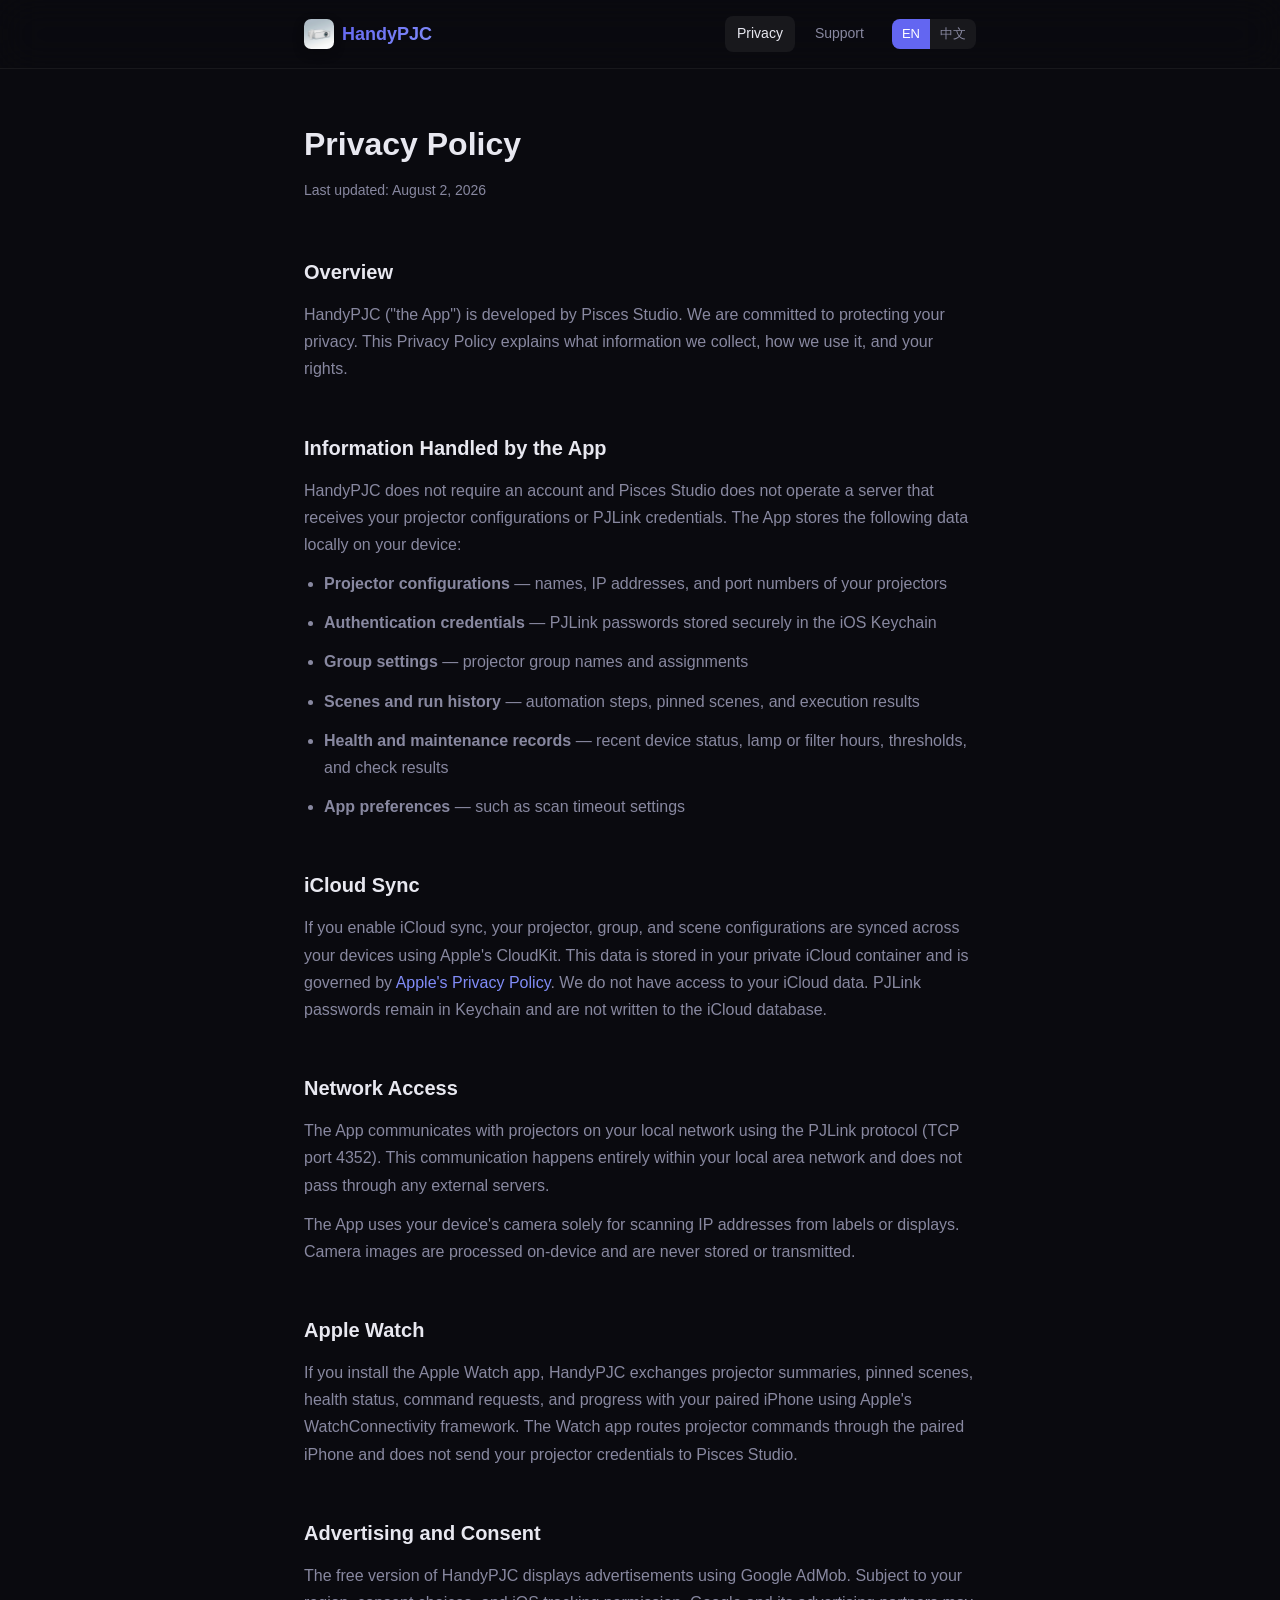
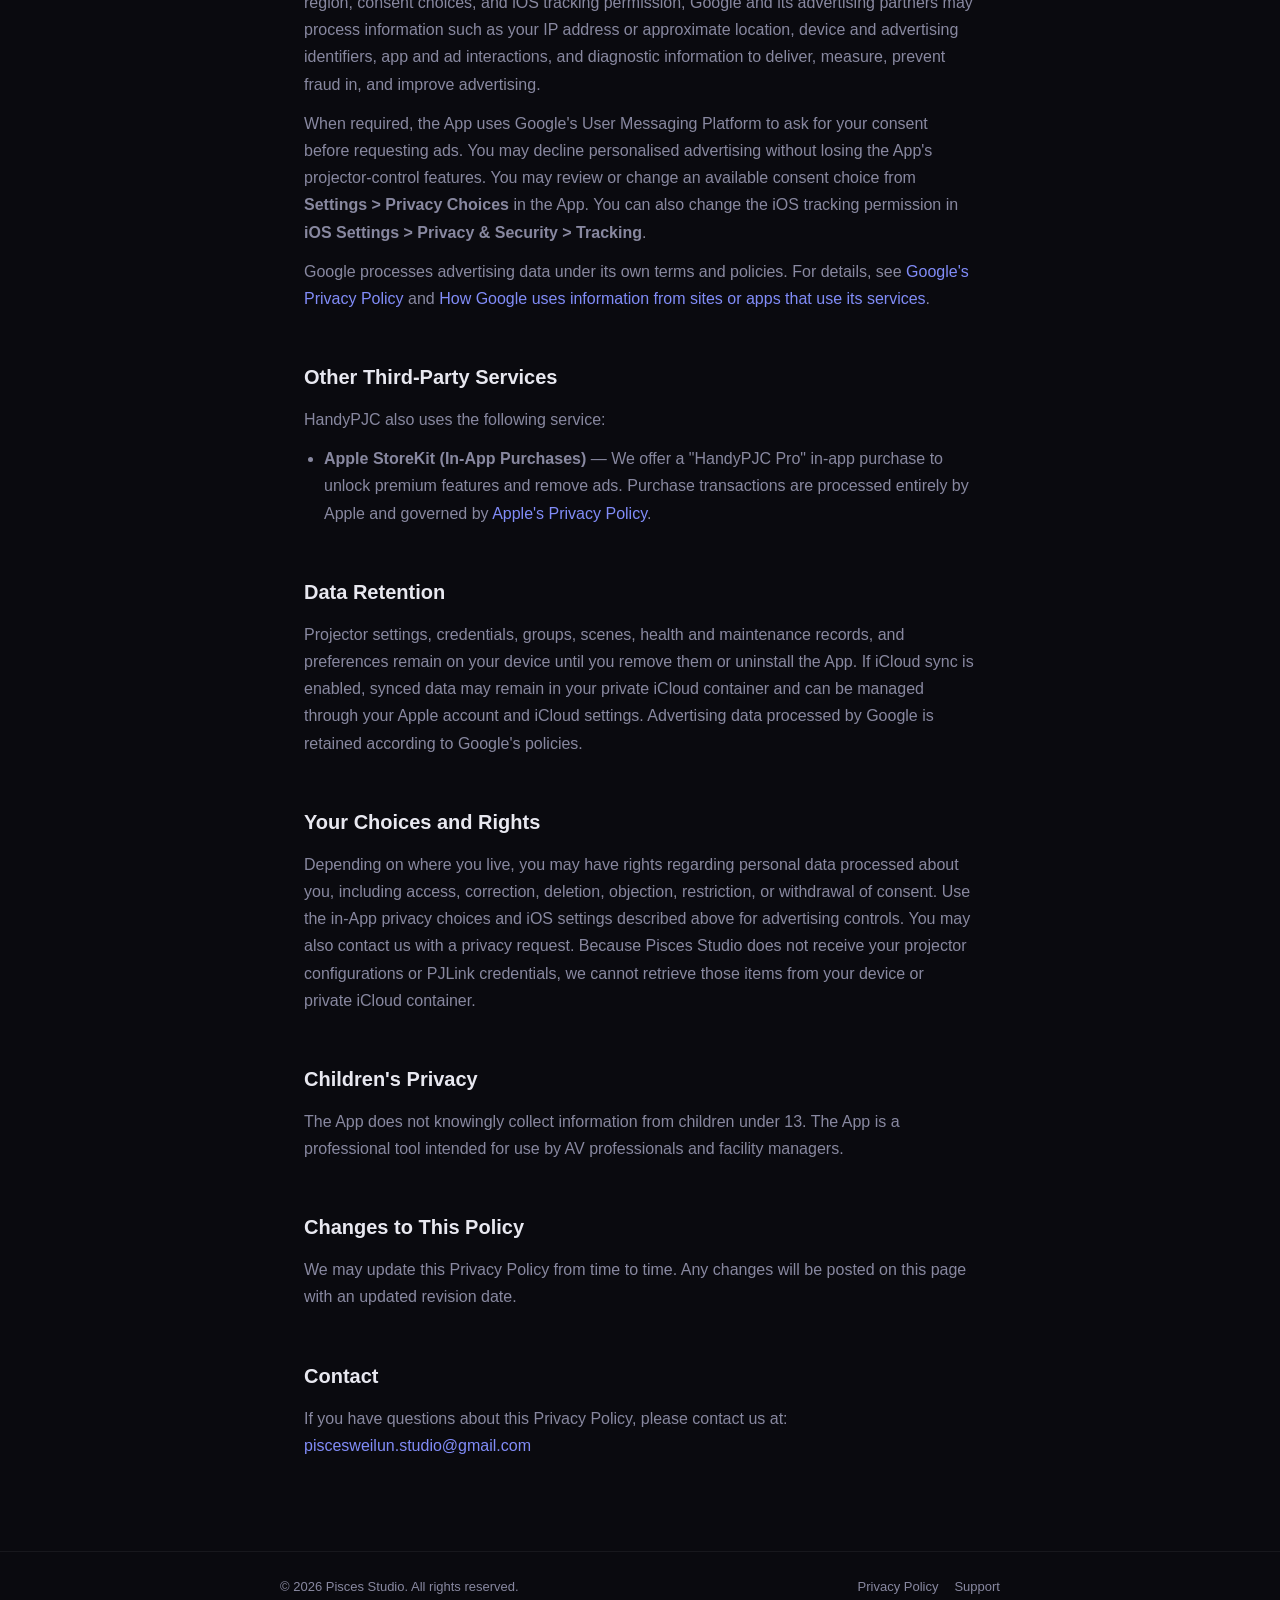
==== commit bf4729f0: "fix(site): use production app icon" ====
--- a/privacy.html
+++ b/privacy.html
@@ -5,13 +5,16 @@
     <meta name="viewport" content="width=device-width, initial-scale=1.0">
     <title>Privacy Policy — HandyPJC</title>
     <meta name="description" content="HandyPJC Privacy Policy. Learn how we handle your data.">
+    <meta property="og:image" content="assets/app-icon.png">
+    <link rel="icon" type="image/png" sizes="64x64" href="assets/favicon.png">
+    <link rel="apple-touch-icon" sizes="180x180" href="assets/apple-touch-icon.png">
     <link rel="stylesheet" href="style.css">
 </head>
 <body>
 
 <nav class="nav">
     <div class="nav-inner">
-        <a href="index.html" class="nav-logo">⎔ <span id="nav-name">HandyPJC</span></a>
+        <a href="index.html" class="nav-logo"><img src="assets/app-icon.png" alt="" class="nav-app-icon"> <span id="nav-name">HandyPJC</span></a>
         <div class="nav-links">
             <a href="privacy.html" class="active" id="nav-privacy">Privacy</a>
             <a href="support.html" id="nav-support">Support</a>
--- a/style.css
+++ b/style.css
@@ -57,6 +57,14 @@
   -webkit-text-fill-color: transparent;
 }
 
+.nav-app-icon {
+  width: 30px;
+  height: 30px;
+  border-radius: 7px;
+  object-fit: cover;
+  box-shadow: 0 4px 12px rgba(0, 0, 0, 0.24);
+}
+
 .nav-links {
   display: flex;
   gap: 8px;
@@ -109,12 +117,10 @@
   width: 80px;
   height: 80px;
   border-radius: 20px;
-  background: linear-gradient(135deg, var(--accent), #a855f7);
-  display: flex;
-  align-items: center;
-  justify-content: center;
+  display: block;
   margin: 0 auto 24px;
-  font-size: 36px;
+  object-fit: cover;
+  box-shadow: 0 18px 42px rgba(0, 0, 0, 0.32);
 }
 
 .hero h1 {
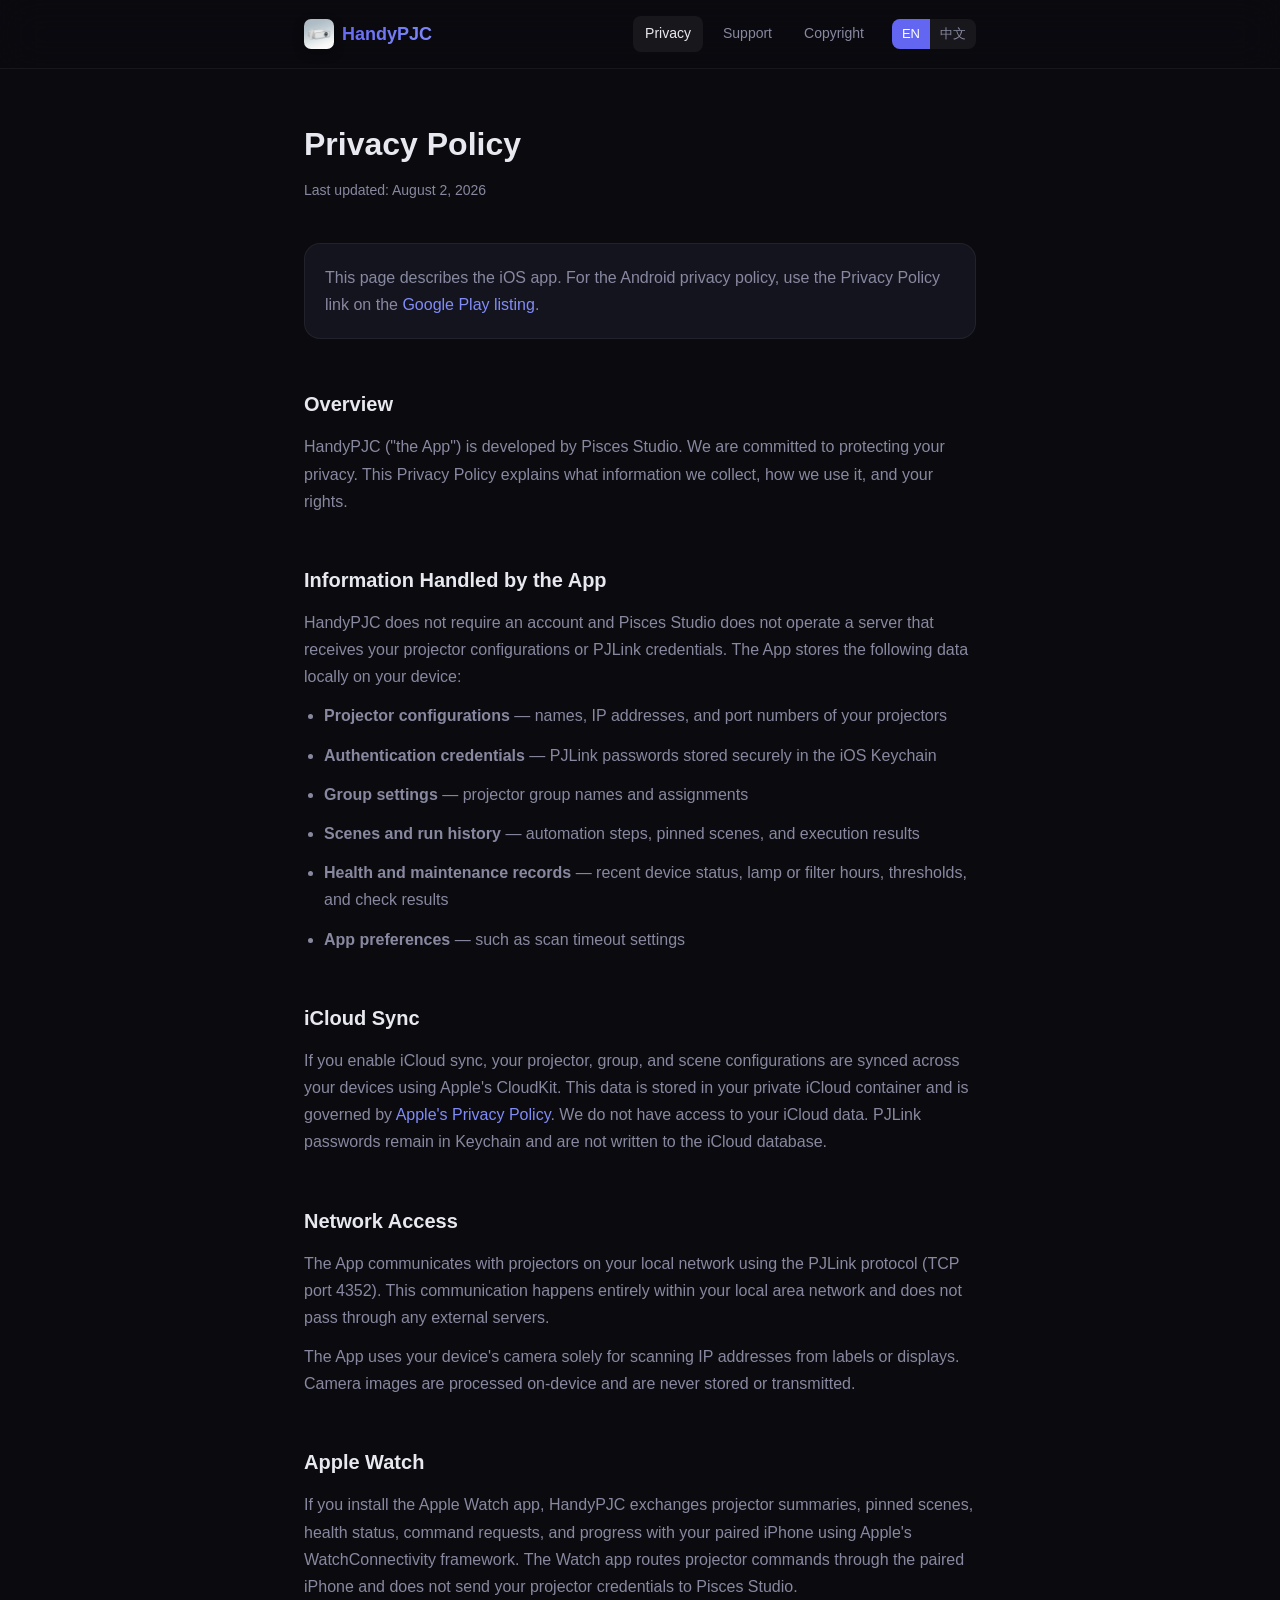
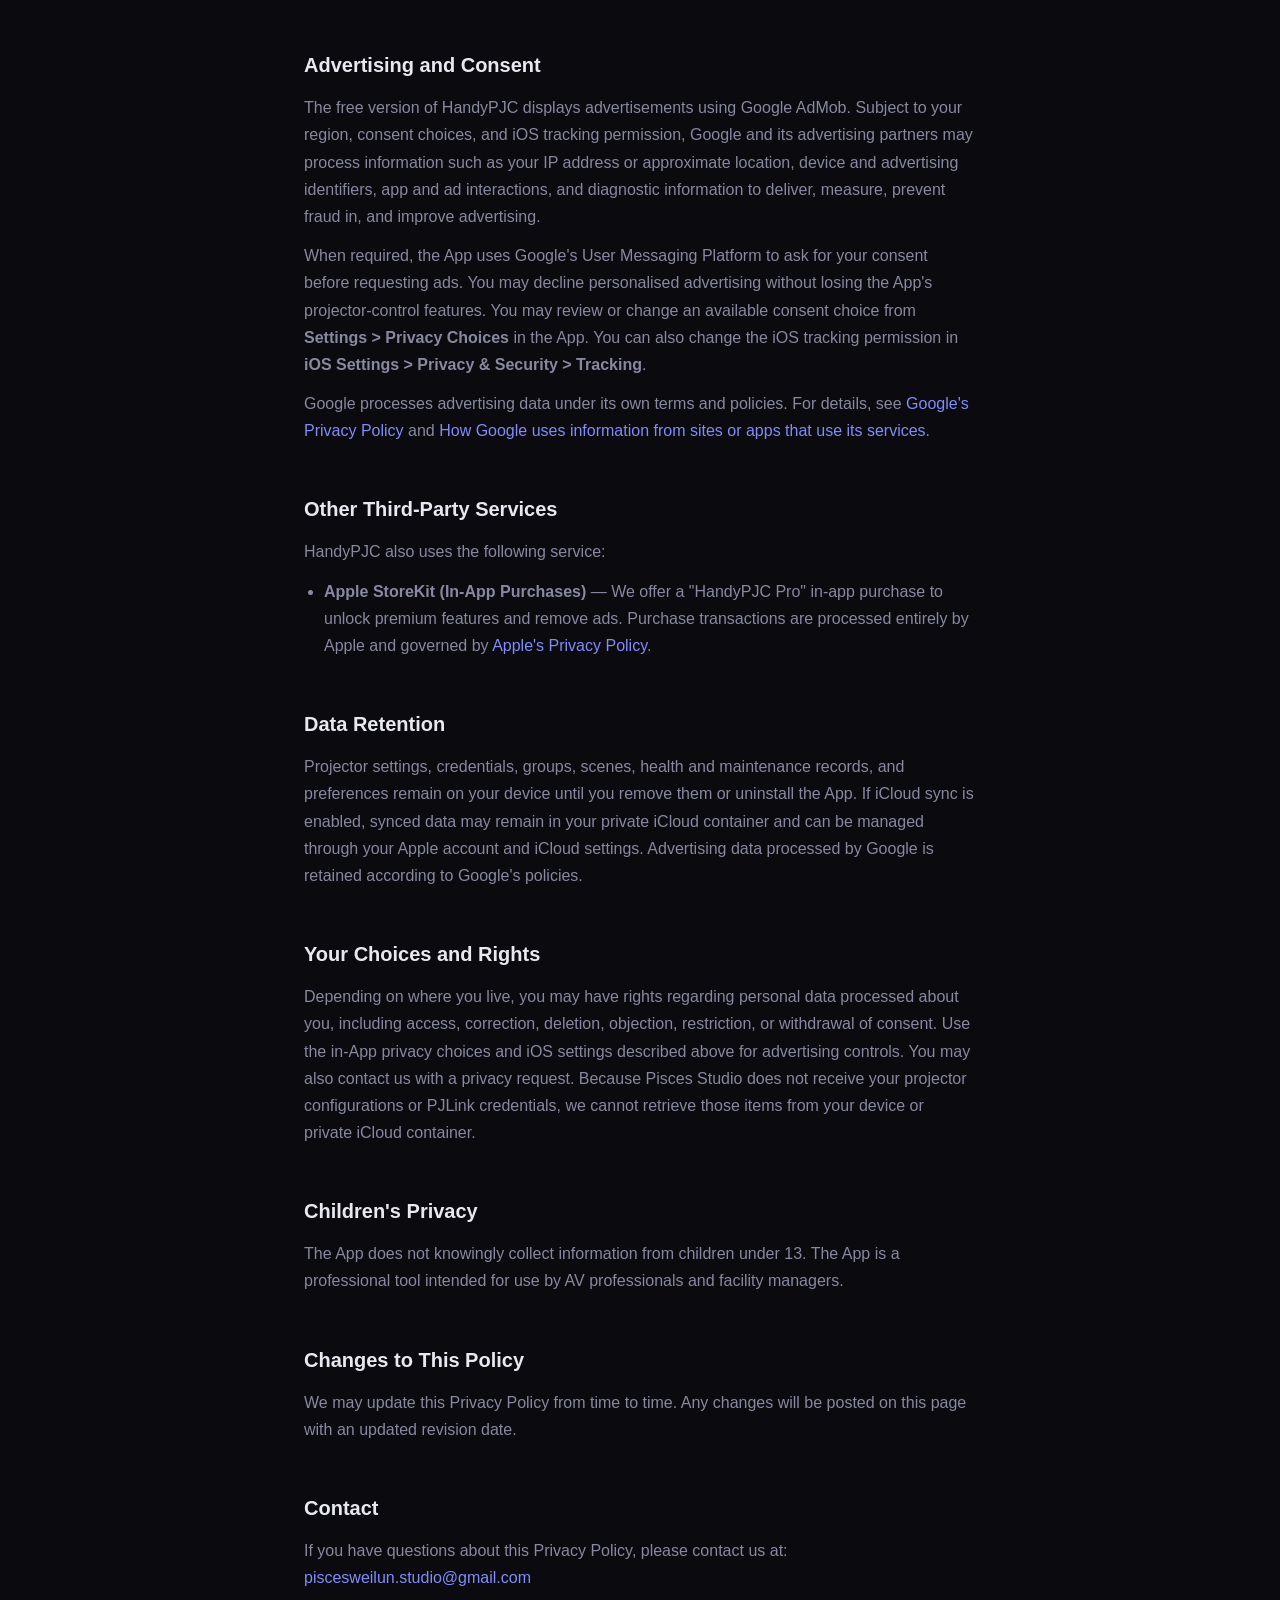
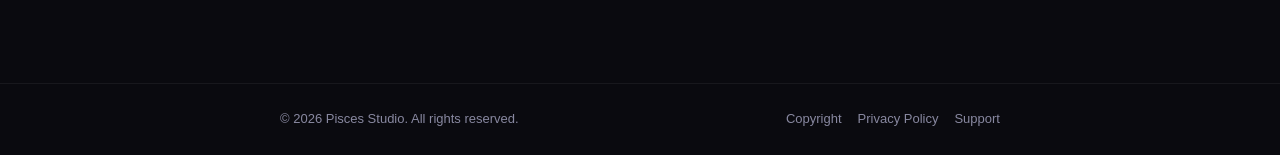
==== commit e73c1a78: "feat(site): add Android support and copyright" ====
--- a/privacy.html
+++ b/privacy.html
@@ -18,6 +18,7 @@
         <div class="nav-links">
             <a href="privacy.html" class="active" id="nav-privacy">Privacy</a>
             <a href="support.html" id="nav-support">Support</a>
+            <a href="copyright.html" id="nav-copyright">Copyright</a>
             <div class="lang-switch">
                 <a href="#" class="active" onclick="setLang('en')">EN</a>
                 <a href="#" onclick="setLang('zh')">中文</a>
@@ -31,6 +32,7 @@
     <p class="updated" id="page-updated">Last updated: August 2, 2026</p>
 
     <div id="content-en">
+        <p class="policy-scope">This page describes the iOS app. For the Android privacy policy, use the Privacy Policy link on the <a href="https://play.google.com/store/apps/details?id=com.PiscesStudio.HandyPJC">Google Play listing</a>.</p>
         <h2>Overview</h2>
         <p>HandyPJC ("the App") is developed by Pisces Studio. We are committed to protecting your privacy. This Privacy Policy explains what information we collect, how we use it, and your rights.</p>
 
@@ -46,7 +48,7 @@
         </ul>
 
         <h2>iCloud Sync</h2>
-        <p>If you enable iCloud sync, your projector, group, and scene configurations are synced across your devices using Apple's CloudKit. This data is stored in your private iCloud container and is governed by <a href="https://www.apple.com/legal/privacy/" target="_blank">Apple's Privacy Policy</a>. We do not have access to your iCloud data. PJLink passwords remain in Keychain and are not written to the iCloud database.</p>
+        <p>If you enable iCloud sync, your projector, group, and scene configurations are synced across your devices using Apple's CloudKit. This data is stored in your private iCloud container and is governed by <a href="https://www.apple.com/legal/privacy/" target="_blank" rel="noopener noreferrer">Apple's Privacy Policy</a>. We do not have access to your iCloud data. PJLink passwords remain in Keychain and are not written to the iCloud database.</p>
 
         <h2>Network Access</h2>
         <p>The App communicates with projectors on your local network using the PJLink protocol (TCP port 4352). This communication happens entirely within your local area network and does not pass through any external servers.</p>
@@ -63,7 +65,7 @@
         <h2>Other Third-Party Services</h2>
         <p>HandyPJC also uses the following service:</p>
         <ul>
-            <li><strong>Apple StoreKit (In-App Purchases)</strong> — We offer a "HandyPJC Pro" in-app purchase to unlock premium features and remove ads. Purchase transactions are processed entirely by Apple and governed by <a href="https://www.apple.com/legal/privacy/" target="_blank">Apple's Privacy Policy</a>.</li>
+            <li><strong>Apple StoreKit (In-App Purchases)</strong> — We offer a "HandyPJC Pro" in-app purchase to unlock premium features and remove ads. Purchase transactions are processed entirely by Apple and governed by <a href="https://www.apple.com/legal/privacy/" target="_blank" rel="noopener noreferrer">Apple's Privacy Policy</a>.</li>
         </ul>
 
         <h2>Data Retention</h2>
@@ -84,6 +86,7 @@
     </div>
 
     <div id="content-zh" style="display:none">
+        <p class="policy-scope">本頁說明 iOS 版的資料處理方式。Android 隱私權政策請使用 <a href="https://play.google.com/store/apps/details?id=com.PiscesStudio.HandyPJC">Google Play 商店頁面</a>的「隱私權政策」連結。</p>
         <h2>概述</h2>
         <p>掌中投控（HandyPJC，以下稱「本應用程式」）由 Pisces Studio 開發。我們致力於保護您的隱私。本隱私權政策說明我們如何收集、使用資訊，以及您的相關權利。</p>
 
@@ -99,7 +102,7 @@
         </ul>
 
         <h2>iCloud 同步</h2>
-        <p>若您啟用 iCloud 同步功能，投影機、群組及場景設定將透過 Apple 的 CloudKit 在您的裝置間同步。這些資料儲存在您的私人 iCloud 容器中，受 <a href="https://www.apple.com/tw/legal/privacy/" target="_blank">Apple 隱私權政策</a>的規範。我們無法存取您的 iCloud 資料。PJLink 密碼仍保留於鑰匙圈，不會寫入 iCloud 資料庫。</p>
+        <p>若您啟用 iCloud 同步功能，投影機、群組及場景設定將透過 Apple 的 CloudKit 在您的裝置間同步。這些資料儲存在您的私人 iCloud 容器中，受 <a href="https://www.apple.com/tw/legal/privacy/" target="_blank" rel="noopener noreferrer">Apple 隱私權政策</a>的規範。我們無法存取您的 iCloud 資料。PJLink 密碼仍保留於鑰匙圈，不會寫入 iCloud 資料庫。</p>
 
         <h2>網路存取</h2>
         <p>本應用程式透過 PJLink 協定（TCP 連接埠 4352）與您區域網路中的投影機通訊。所有通訊均在您的區域網路內進行，不會經過任何外部伺服器。</p>
@@ -116,7 +119,7 @@
         <h2>其他第三方服務</h2>
         <p>掌中投控也使用以下服務：</p>
         <ul>
-            <li><strong>Apple StoreKit（應用程式內購買）</strong> — 我們提供「掌中投控 Pro」應用程式內購買以解鎖進階功能並移除廣告。購買交易完全由 Apple 處理，受 <a href="https://www.apple.com/tw/legal/privacy/" target="_blank">Apple 隱私權政策</a>規範。</li>
+            <li><strong>Apple StoreKit（應用程式內購買）</strong> — 我們提供「掌中投控 Pro」應用程式內購買以解鎖進階功能並移除廣告。購買交易完全由 Apple 處理，受 <a href="https://www.apple.com/tw/legal/privacy/" target="_blank" rel="noopener noreferrer">Apple 隱私權政策</a>規範。</li>
         </ul>
 
         <h2>資料保留</h2>
@@ -141,6 +144,7 @@
     <div class="footer-inner">
         <span>© 2026 Pisces Studio. All rights reserved.</span>
         <div class="footer-links">
+            <a href="copyright.html" id="footer-copyright">Copyright</a>
             <a href="privacy.html" id="footer-privacy">Privacy Policy</a>
             <a href="support.html" id="footer-support">Support</a>
         </div>
@@ -150,11 +154,13 @@
 <script>
 const i18n = {
     en: {
+        'nav-copyright': 'Copyright', 'footer-copyright': 'Copyright',
         'nav-privacy': 'Privacy', 'nav-support': 'Support', 'nav-name': 'HandyPJC',
         'page-title': 'Privacy Policy', 'page-updated': 'Last updated: August 2, 2026',
         'footer-privacy': 'Privacy Policy', 'footer-support': 'Support'
     },
     zh: {
+        'nav-copyright': '版權', 'footer-copyright': '版權聲明',
         'nav-privacy': '隱私權', 'nav-support': '支援', 'nav-name': '掌中投控',
         'page-title': '隱私權政策', 'page-updated': '最後更新：2026 年 8 月 2 日',
         'footer-privacy': '隱私權政策', 'footer-support': '支援'
@@ -177,7 +183,7 @@
 
 (function() {
     const saved = localStorage.getItem('lang');
-    if (saved) { setLang(saved); return; }
+    if (saved === 'en' || saved === 'zh') { setLang(saved); return; }
     const browserLang = navigator.language || navigator.userLanguage;
     if (browserLang && browserLang.startsWith('zh')) setLang('zh');
 })();
--- a/style.css
+++ b/style.css
@@ -142,6 +142,7 @@
 
 .hero-actions {
   display: flex;
+  flex-wrap: wrap;
   justify-content: center;
   gap: 12px;
   margin-top: 28px;
@@ -421,5 +422,18 @@
   .support-grid { grid-template-columns: 1fr; }
   .version-callout { flex-direction: column; gap: 12px; }
   .footer-inner { flex-direction: column; gap: 12px; }
-  .nav-links a:not(.lang-switch a) { display: none; }
-}
+  .nav-inner { flex-wrap: wrap; gap: 12px; padding: 12px 16px; }
+  .nav-links { flex-wrap: wrap; gap: 4px; width: 100%; justify-content: space-between; }
+  .nav-links a { padding: 6px 8px; }
+  .lang-switch { margin-left: 0; }
+}
+
+/* Shared iOS / Android support */
+.platform-intro { padding-top: 0; padding-bottom: 36px; }
+.platform-intro h2 { margin-top: 0; }
+.platform-jumps { justify-content: flex-start; margin-bottom: 28px; }
+[data-platform] { scroll-margin-top: 140px; }
+.content code, .support-card a { overflow-wrap: anywhere; }
+.policy-scope { padding: 20px; border: 1px solid var(--border); border-radius: var(--radius); background: var(--bg-card); }
+.footer-links { flex-wrap: wrap; justify-content: center; }
+a:focus-visible { outline: 2px solid var(--accent-light); outline-offset: 4px; }
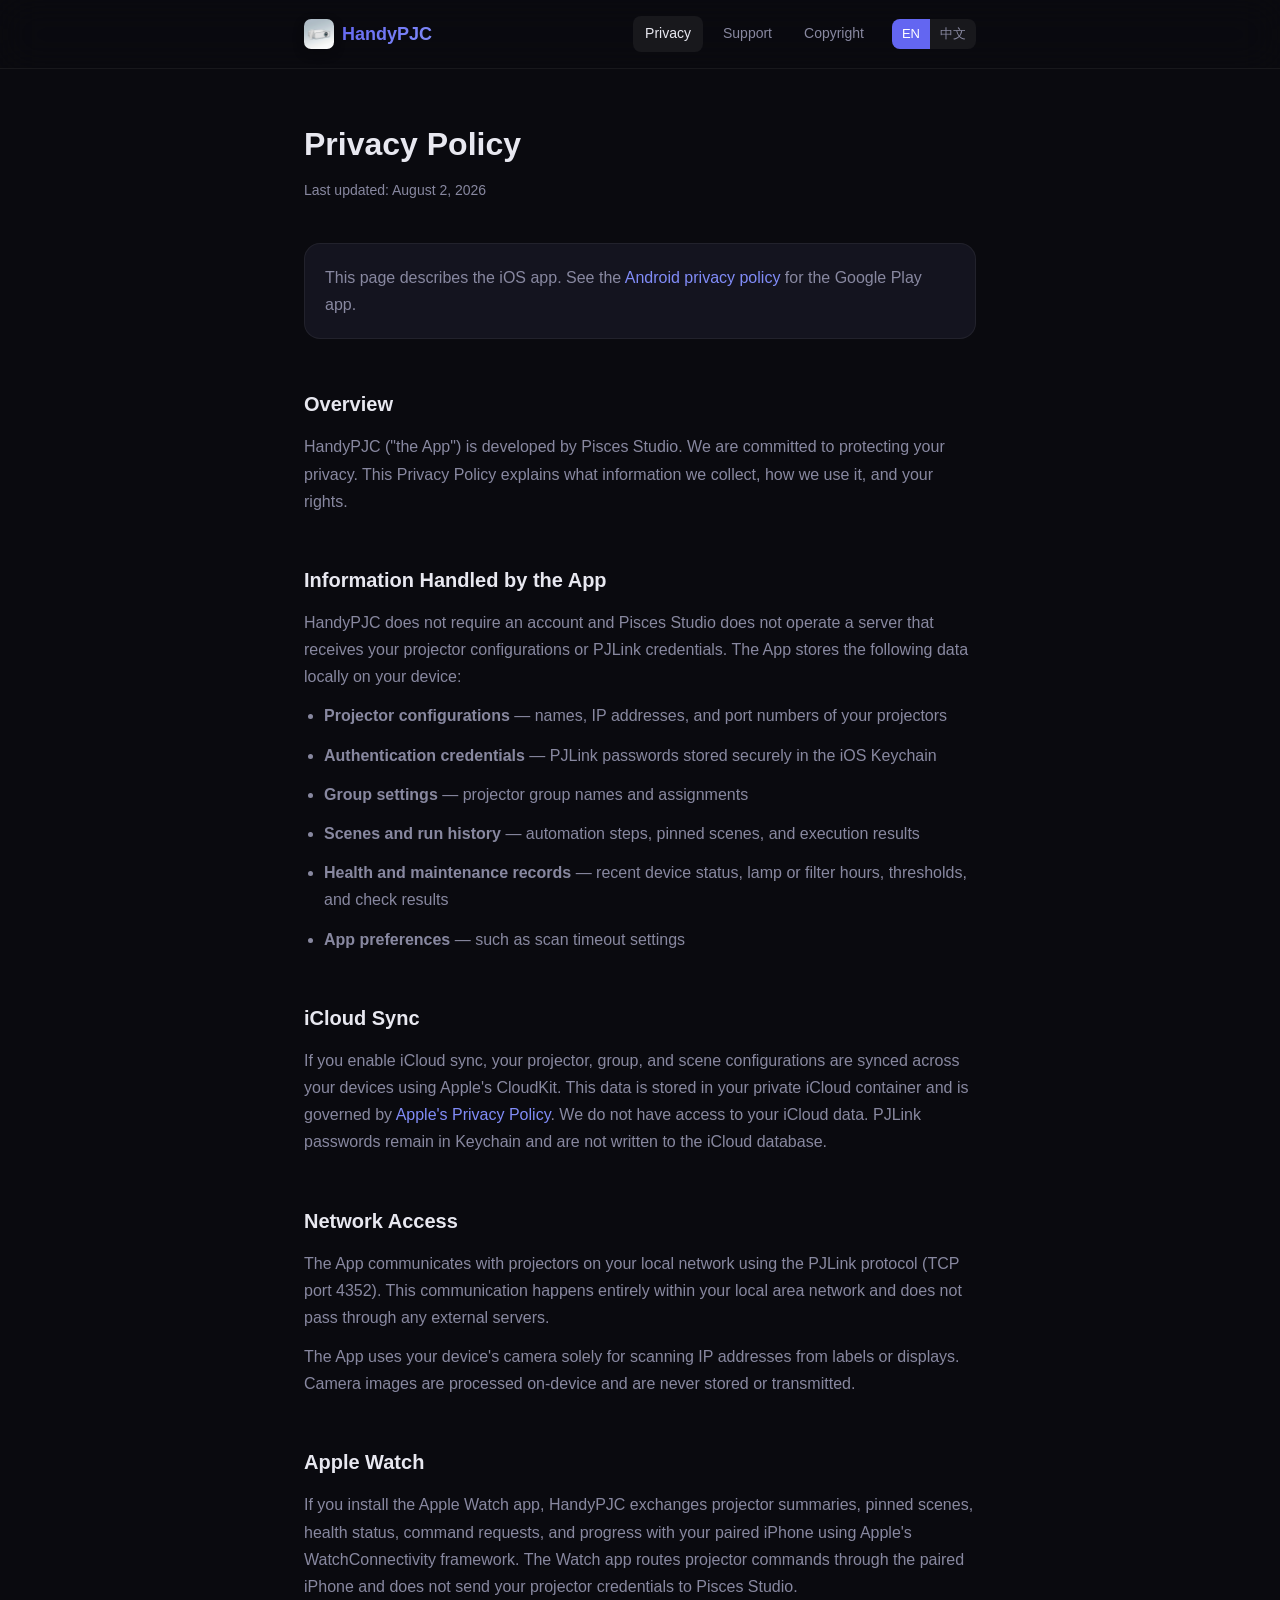
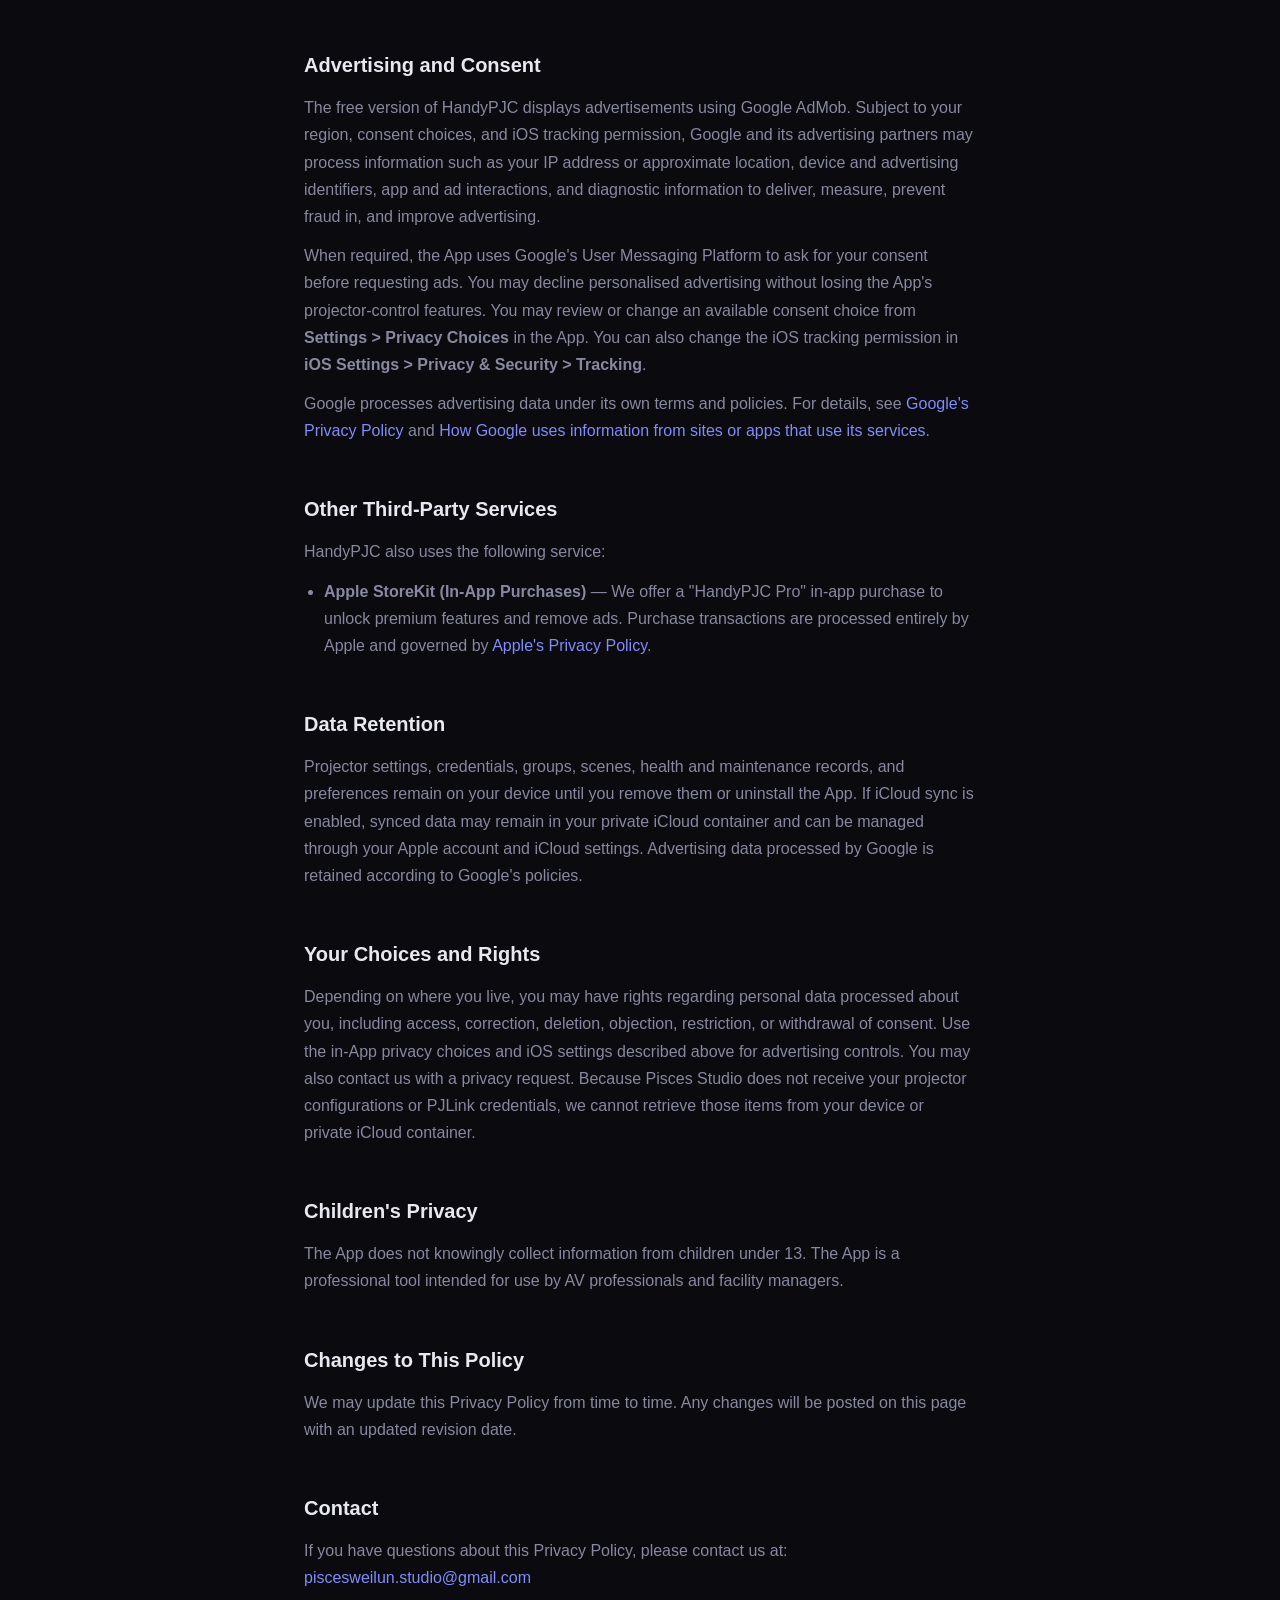
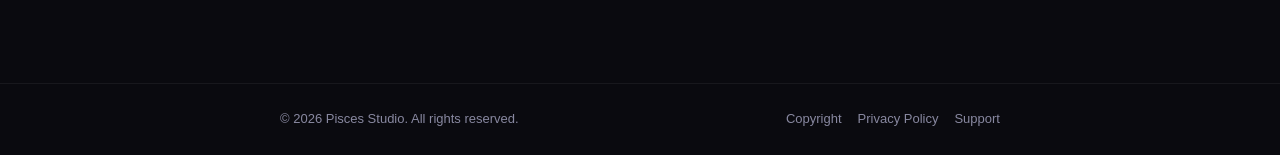
==== commit b34371fb: "docs: add Android privacy policy" ====
--- a/privacy.html
+++ b/privacy.html
@@ -32,7 +32,7 @@
     <p class="updated" id="page-updated">Last updated: August 2, 2026</p>
 
     <div id="content-en">
-        <p class="policy-scope">This page describes the iOS app. For the Android privacy policy, use the Privacy Policy link on the <a href="https://play.google.com/store/apps/details?id=com.PiscesStudio.HandyPJC">Google Play listing</a>.</p>
+        <p class="policy-scope">This page describes the iOS app. See the <a href="privacy-android.html">Android privacy policy</a> for the Google Play app.</p>
         <h2>Overview</h2>
         <p>HandyPJC ("the App") is developed by Pisces Studio. We are committed to protecting your privacy. This Privacy Policy explains what information we collect, how we use it, and your rights.</p>
 
@@ -86,7 +86,7 @@
     </div>
 
     <div id="content-zh" style="display:none">
-        <p class="policy-scope">本頁說明 iOS 版的資料處理方式。Android 隱私權政策請使用 <a href="https://play.google.com/store/apps/details?id=com.PiscesStudio.HandyPJC">Google Play 商店頁面</a>的「隱私權政策」連結。</p>
+        <p class="policy-scope">本頁說明 iOS 版的資料處理方式。Google Play 版本請參閱 <a href="privacy-android.html">Android 隱私權政策</a>。</p>
         <h2>概述</h2>
         <p>掌中投控（HandyPJC，以下稱「本應用程式」）由 Pisces Studio 開發。我們致力於保護您的隱私。本隱私權政策說明我們如何收集、使用資訊，以及您的相關權利。</p>
 
--- a/style.css
+++ b/style.css
@@ -293,7 +293,7 @@
 /* Support Page */
 .support-grid {
   display: grid;
-  grid-template-columns: 1fr 1fr;
+  grid-template-columns: 1fr;
   gap: 16px;
   margin: 32px 0;
 }
